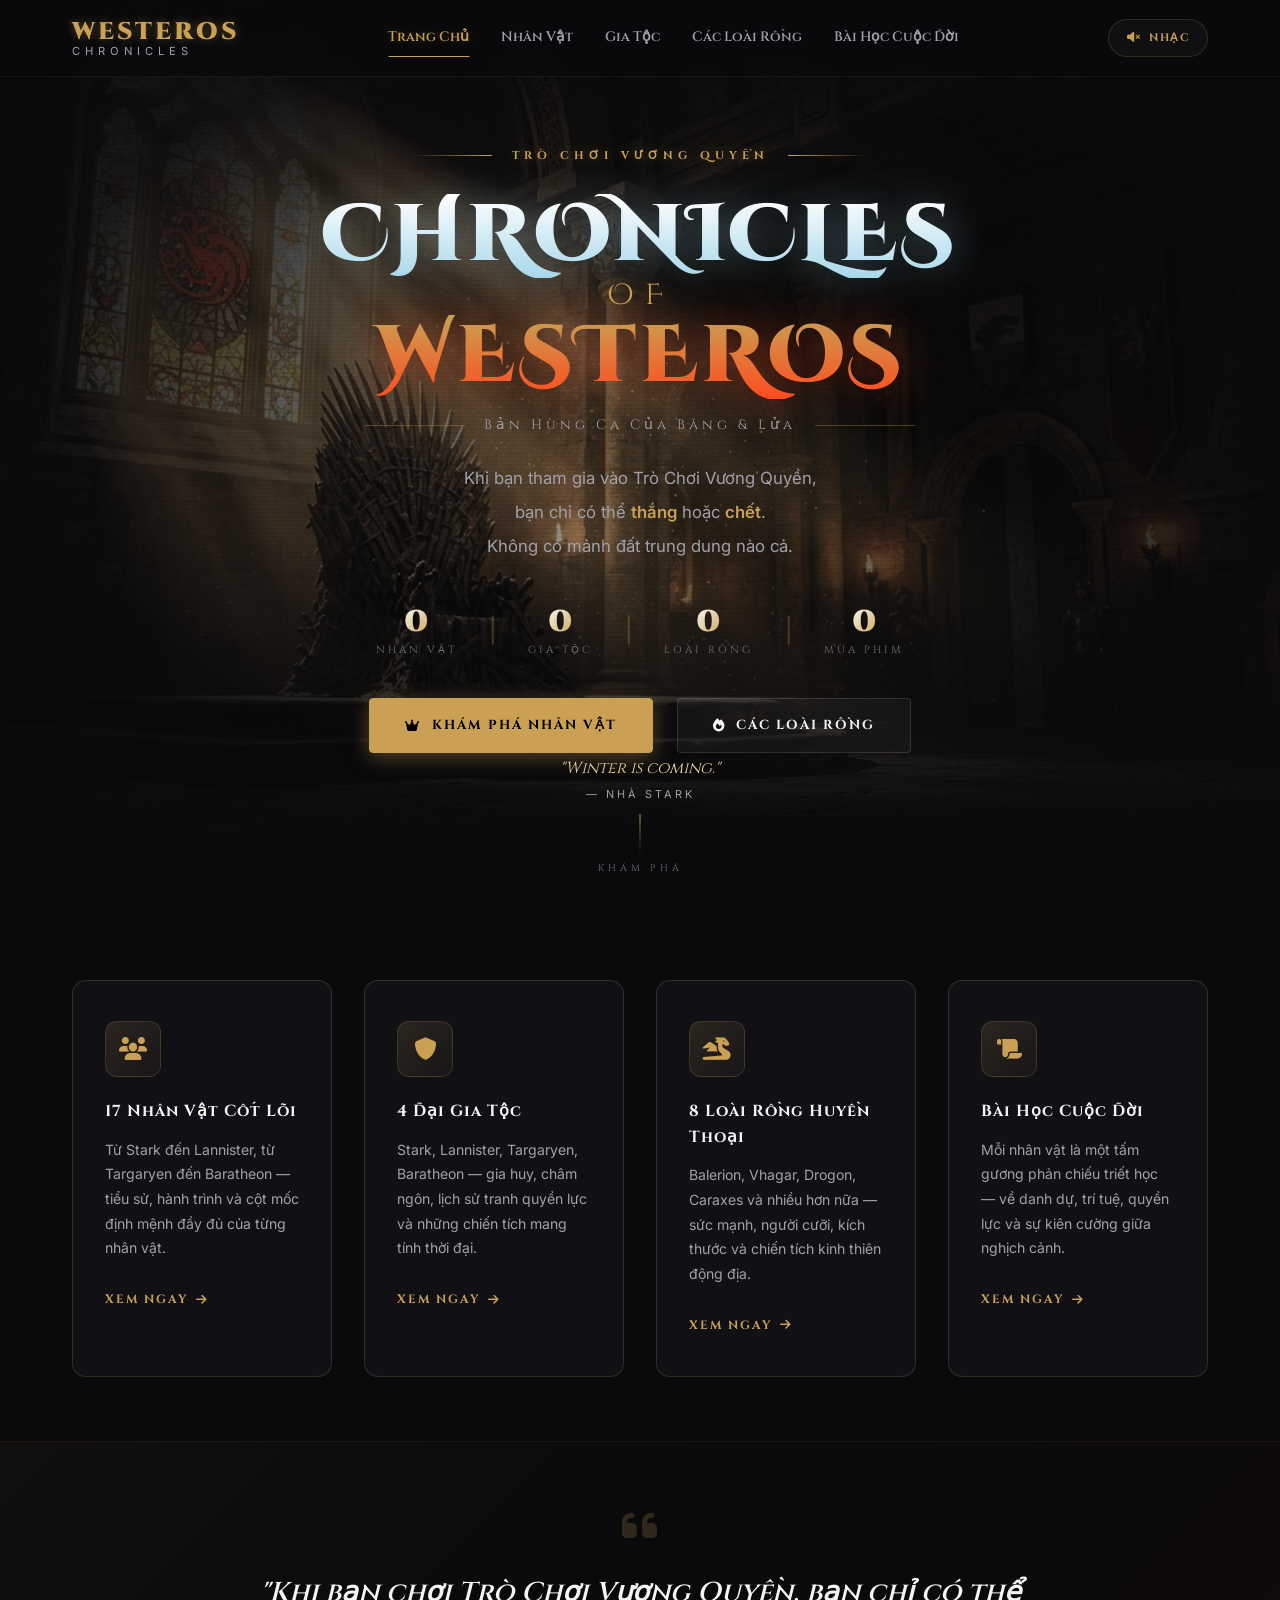
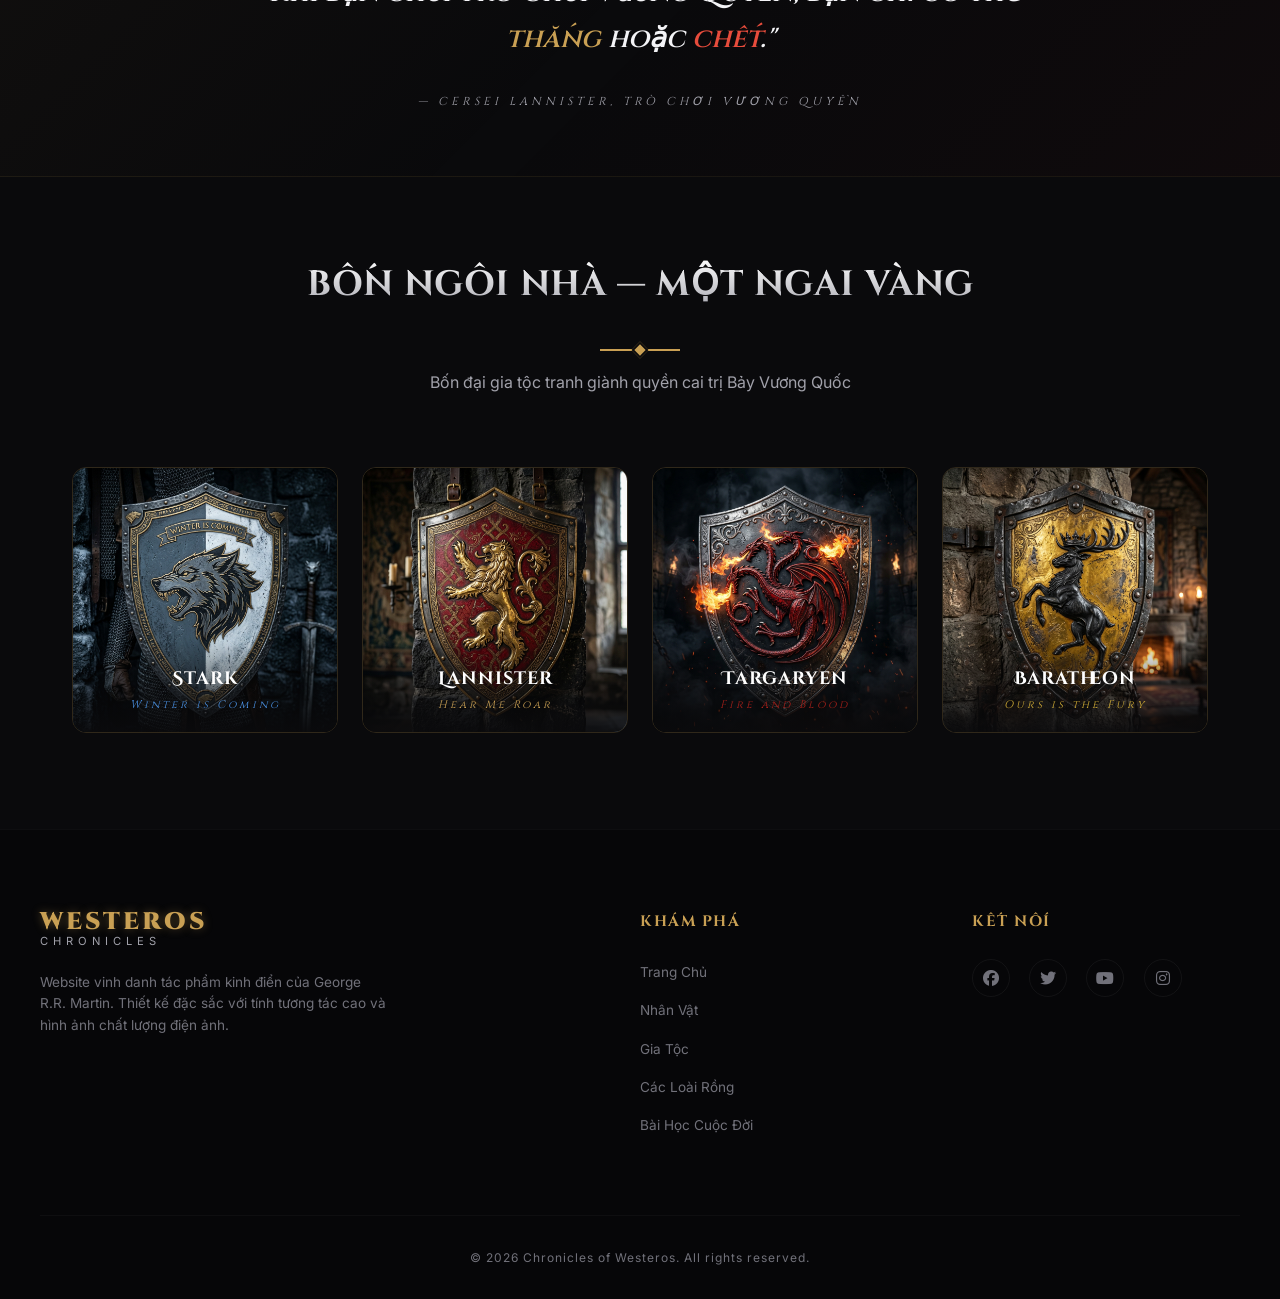
==== index.html @ 68102d07 "Nội dung lời nhắn mô tả những gì bạn đã chỉnh sửa" ====
<!DOCTYPE html>
<html lang="vi">
<head>
    <meta charset="UTF-8">
    <meta name="viewport" content="width=device-width, initial-scale=1.0">
    <meta name="description" content="Khám phá biên niên sử các nhân vật vĩ đại, tầm ảnh hưởng của các đại gia tộc và các loài rồng huyền thoại trong Game of Thrones & House of the Dragon.">
    <title>Chronicles of Westeros - Game of Thrones Wiki</title>
    <link rel="preconnect" href="https://fonts.googleapis.com">
    <link rel="preconnect" href="https://fonts.gstatic.com" crossorigin>
    <link href="https://fonts.googleapis.com/css2?family=Cinzel:wght@400;600;700;900&family=Cinzel+Decorative:wght@400;700;900&family=Inter:wght@300;400;500;600;700&display=swap" rel="stylesheet">
    <link rel="stylesheet" href="https://cdnjs.cloudflare.com/ajax/libs/font-awesome/6.4.0/css/all.min.css">
    <link rel="stylesheet" href="style.css">
</head>
<body>
    <!-- Background Particles Canvas -->
    <canvas id="particles-canvas"></canvas>

    <!-- Navigation Bar -->
    <header class="navbar-container" id="navbar">
        <div class="navbar-content">
            <a href="#home" class="logo page-nav-link">
                <span class="logo-gold">WESTEROS</span>
                <span class="logo-sub">Chronicles</span>
            </a>
            <nav class="nav-menu">
                <a href="#home" class="nav-link page-nav-link active">Trang Chủ</a>
                <a href="#characters" class="nav-link page-nav-link">Nhân Vật</a>
                <a href="#houses" class="nav-link page-nav-link">Gia Tộc</a>
                <a href="#dragons" class="nav-link page-nav-link">Các Loài Rồng</a>
                <a href="#lessons" class="nav-link page-nav-link">Bài Học Cuộc Đời</a>
            </nav>
            <div class="audio-control-btn" id="audio-toggle" title="Bật/Tắt Nhạc Opening GoT">
                <i class="fa-solid fa-volume-xmark" id="audio-icon"></i>
                <span class="audio-label" id="audio-label">Nhạc</span>
            </div>
            <div class="mobile-menu-btn" id="mobile-menu-toggle">
                <i class="fa-solid fa-bars"></i>
            </div>
        </div>
    </header>

    <!-- Mobile Navigation Drawer -->
    <div class="mobile-nav" id="mobile-nav">
        <a href="#home" class="mobile-link page-nav-link">Trang Chủ</a>
        <a href="#characters" class="mobile-link page-nav-link">Nhân Vật</a>
        <a href="#houses" class="mobile-link page-nav-link">Gia Tộc</a>
        <a href="#dragons" class="mobile-link page-nav-link">Các Loài Rồng</a>
        <a href="#lessons" class="mobile-link page-nav-link">Bài Học Cuộc Đời</a>
    </div>

    <!-- MAIN PAGE CONTAINER -->
    <main class="pages-wrapper">

        <!-- ================================================================
             PAGE 1: HOME — CINEMATIC EPIC HERO
             ================================================================ -->
        <section id="home" class="page-section active">

            <!-- FULL-SCREEN CINEMATIC HERO -->
            <div class="hero-section" id="hero">
                <div class="hero-bg-image"></div>
                <div class="hero-vignette"></div>
                <div class="hero-scan-lines"></div>

                <!-- Floating rune particles (CSS animated) -->
                <div class="hero-runes" aria-hidden="true">
                    <span class="rune">⚔</span><span class="rune">🐺</span>
                    <span class="rune">🦁</span><span class="rune">🐉</span>
                    <span class="rune">👑</span><span class="rune">❄</span>
                    <span class="rune">🔥</span><span class="rune">⚔</span>
                </div>

                <!-- Main Hero Content -->
                <div class="hero-content">
                    <div class="hero-badge" data-aos="fade-down">
                        <span class="badge-line"></span>
                        <span class="badge-text">TRÒ CHƠI VƯƠNG QUYỀN</span>
                        <span class="badge-line"></span>
                    </div>

                    <h1 class="hero-title">
                        <span class="title-ice">CHRONICLES</span>
                        <span class="title-of">OF</span>
                        <span class="title-fire">WESTEROS</span>
                    </h1>

                    <div class="hero-tagline">
                        <span class="tagline-line"></span>
                        <p class="tagline-text">Bản Hùng Ca Của Băng &amp; Lửa</p>
                        <span class="tagline-line"></span>
                    </div>

                    <p class="hero-desc">
                        Khi bạn tham gia vào Trò Chơi Vương Quyền,<br>
                        bạn chỉ có thể <em>thắng</em> hoặc <em>chết</em>.<br>
                        Không có mảnh đất trung dung nào cả.
                    </p>

                    <div class="hero-stats-row">
                        <div class="hero-stat">
                            <span class="stat-num" data-target="17">0</span>
                            <span class="stat-label">Nhân Vật</span>
                        </div>
                        <div class="hero-stat-divider">|</div>
                        <div class="hero-stat">
                            <span class="stat-num" data-target="4">0</span>
                            <span class="stat-label">Gia Tộc</span>
                        </div>
                        <div class="hero-stat-divider">|</div>
                        <div class="hero-stat">
                            <span class="stat-num" data-target="8">0</span>
                            <span class="stat-label">Loài Rồng</span>
                        </div>
                        <div class="hero-stat-divider">|</div>
                        <div class="hero-stat">
                            <span class="stat-num" data-target="8">0</span>
                            <span class="stat-label">Mùa Phim</span>
                        </div>
                    </div>

                    <div class="hero-actions">
                        <a href="#characters" class="btn btn-primary page-nav-link">
                            <i class="fa-solid fa-crown"></i>
                            Khám Phá Nhân Vật
                        </a>
                        <a href="#dragons" class="btn btn-secondary page-nav-link">
                            <i class="fa-solid fa-fire"></i>
                            Các Loài Rồng
                        </a>
                    </div>
                </div>

                <!-- Quote ticker at bottom -->
                <div class="quote-ticker-wrap">
                    <div class="quote-ticker" id="quote-slider">
                        <!-- JS injected -->
                    </div>
                </div>

                <!-- Scroll cue -->
                <div class="scroll-cue">
                    <div class="scroll-cue-line"></div>
                    <span class="scroll-cue-text">KHÁM PHÁ</span>
                </div>
            </div>

            <!-- HIGHLIGHT FEATURE CARDS — below hero -->
            <div class="home-features">
                <div class="feature-card reveal-card" style="--delay:0s">
                    <div class="feat-icon-wrap">
                        <i class="fa-solid fa-users feat-icon"></i>
                    </div>
                    <h3 class="feat-title">17 Nhân Vật Cốt Lõi</h3>
                    <p class="feat-desc">Từ Stark đến Lannister, từ Targaryen đến Baratheon — tiểu sử, hành trình và cột mốc định mệnh đầy đủ của từng nhân vật.</p>
                    <a href="#characters" class="feat-link page-nav-link">Xem ngay <i class="fa-solid fa-arrow-right"></i></a>
                </div>

                <div class="feature-card reveal-card" style="--delay:0.15s">
                    <div class="feat-icon-wrap">
                        <i class="fa-solid fa-shield feat-icon"></i>
                    </div>
                    <h3 class="feat-title">4 Đại Gia Tộc</h3>
                    <p class="feat-desc">Stark, Lannister, Targaryen, Baratheon — gia huy, châm ngôn, lịch sử tranh quyền lực và những chiến tích mang tính thời đại.</p>
                    <a href="#houses" class="feat-link page-nav-link">Xem ngay <i class="fa-solid fa-arrow-right"></i></a>
                </div>

                <div class="feature-card reveal-card" style="--delay:0.3s">
                    <div class="feat-icon-wrap">
                        <i class="fa-solid fa-dragon feat-icon"></i>
                    </div>
                    <h3 class="feat-title">8 Loài Rồng Huyền Thoại</h3>
                    <p class="feat-desc">Balerion, Vhagar, Drogon, Caraxes và nhiều hơn nữa — sức mạnh, người cưỡi, kích thước và chiến tích kinh thiên động địa.</p>
                    <a href="#dragons" class="feat-link page-nav-link">Xem ngay <i class="fa-solid fa-arrow-right"></i></a>
                </div>

                <div class="feature-card reveal-card" style="--delay:0.45s">
                    <div class="feat-icon-wrap">
                        <i class="fa-solid fa-scroll feat-icon"></i>
                    </div>
                    <h3 class="feat-title">Bài Học Cuộc Đời</h3>
                    <p class="feat-desc">Mỗi nhân vật là một tấm gương phản chiếu triết học — về danh dự, trí tuệ, quyền lực và sự kiên cường giữa nghịch cảnh.</p>
                    <a href="#lessons" class="feat-link page-nav-link">Xem ngay <i class="fa-solid fa-arrow-right"></i></a>
                </div>
            </div>

            <!-- FEATURED QUOTE BLOCK -->
            <div class="home-quote-block">
                <div class="home-quote-inner">
                    <i class="fa-solid fa-quote-left home-q-icon"></i>
                    <blockquote class="home-big-quote">
                        "Khi bạn chơi Trò Chơi Vương Quyền, bạn chỉ có thể <span class="q-gold">thắng</span> hoặc <span class="q-red">chết</span>."
                    </blockquote>
                    <cite class="home-q-author">— Cersei Lannister, Trò Chơi Vương Quyền</cite>
                </div>
            </div>

            <!-- HOUSE PREVIEWS ROW -->
            <div class="home-houses-preview">
                <div class="section-header" style="padding-top:0">
                    <h2 class="section-title">BỐN NGÔI NHÀ — MỘT NGAI VÀNG</h2>
                    <div class="divider"></div>
                    <p class="section-subtitle">Bốn đại gia tộc tranh giành quyền cai trị Bảy Vương Quốc</p>
                </div>
                <div class="house-preview-row">
                    <a href="#houses" class="house-preview-item page-nav-link" style="--hc:#4a90e2">
                        <img src="assets/images/sigil_stark.jpg" alt="Stark">
                        <div class="hp-info">
                            <h4>Stark</h4>
                            <p>Winter is Coming</p>
                        </div>
                        <div class="hp-glow"></div>
                    </a>
                    <a href="#houses" class="house-preview-item page-nav-link" style="--hc:#c9a054">
                        <img src="assets/images/sigil_lannister.jpg" alt="Lannister">
                        <div class="hp-info">
                            <h4>Lannister</h4>
                            <p>Hear Me Roar</p>
                        </div>
                        <div class="hp-glow"></div>
                    </a>
                    <a href="#houses" class="house-preview-item page-nav-link" style="--hc:#a8201a">
                        <img src="assets/images/sigil_targaryen.jpg" alt="Targaryen">
                        <div class="hp-info">
                            <h4>Targaryen</h4>
                            <p>Fire and Blood</p>
                        </div>
                        <div class="hp-glow"></div>
                    </a>
                    <a href="#houses" class="house-preview-item page-nav-link" style="--hc:#d4af37">
                        <img src="assets/images/sigil_baratheon.jpg" alt="Baratheon">
                        <div class="hp-info">
                            <h4>Baratheon</h4>
                            <p>Ours is the Fury</p>
                        </div>
                        <div class="hp-glow"></div>
                    </a>
                </div>
            </div>

        </section>

        <!-- ================================================================
             PAGE 2: CHARACTERS
             ================================================================ -->
        <section id="characters" class="page-section">
            <div class="characters-section">
                <div class="section-header">
                    <h2 class="section-title">NHÂN VẬT HUYỀN THOẠI</h2>
                    <div class="divider"></div>
                    <p class="section-subtitle">Những linh hồn định hình nên số phận của Bảy Vương Quốc</p>
                </div>
                <div class="filters-container">
                    <button class="filter-btn active" data-filter="all">Tất Cả</button>
                    <button class="filter-btn" data-filter="Stark">Nhà Stark</button>
                    <button class="filter-btn" data-filter="Lannister">Nhà Lannister</button>
                    <button class="filter-btn" data-filter="Targaryen">Nhà Targaryen</button>
                    <button class="filter-btn" data-filter="Baratheon">Nhà Baratheon</button>
                </div>
                <div class="characters-grid" id="characters-grid"></div>
            </div>
        </section>

        <!-- ================================================================
             PAGE 3: HOUSES
             ================================================================ -->
        <section id="houses" class="page-section">
            <div class="houses-section">
                <div class="section-header">
                    <h2 class="section-title">CÁC ĐẠI GIA TỘC</h2>
                    <div class="divider"></div>
                    <p class="section-subtitle">Quyền lực tối thượng và những gia huy nhuốm máu</p>
                </div>
                <div class="houses-grid">
                    <div class="house-card reveal" style="--accent:#4a90e2">
                        <div class="house-image-wrapper"><img src="assets/images/sigil_stark.jpg" alt="House Stark Sigil" class="house-image"><div class="house-overlay"></div></div>
                        <div class="house-info"><span class="house-badge">Phương Bắc</span><h3 class="house-name">Gia Tộc Stark</h3><h4 class="house-motto">"Winter is Coming"</h4><p class="house-desc">Cai trị phương Bắc lạnh giá từ thành Winterfell cổ kính. Họ là những con người kiên cường, trung thực và luôn coi trọng danh dự.</p></div>
                    </div>
                    <div class="house-card reveal" style="--accent:#c9a054">
                        <div class="house-image-wrapper"><img src="assets/images/sigil_lannister.jpg" alt="House Lannister Sigil" class="house-image"><div class="house-overlay"></div></div>
                        <div class="house-info"><span class="house-badge">Phương Tây</span><h3 class="house-name">Gia Tộc Lannister</h3><h4 class="house-motto">"Hear Me Roar!"</h4><p class="house-desc">Gia tộc giàu có bậc nhất Westeros từ Casterly Rock. Nổi tiếng với sự xảo quyệt, quyền thế và câu nói bất hủ "Một Lannister luôn trả nợ hết".</p></div>
                    </div>
                    <div class="house-card reveal" style="--accent:#a8201a">
                        <div class="house-image-wrapper"><img src="assets/images/sigil_targaryen.jpg" alt="House Targaryen Sigil" class="house-image"><div class="house-overlay"></div></div>
                        <div class="house-info"><span class="house-badge">Đế Vương</span><h3 class="house-name">Gia Tộc Targaryen</h3><h4 class="house-motto">"Fire and Blood"</h4><p class="house-desc">Gia tộc mang dòng máu rồng thiêng từ Valyria cổ xưa, từng thống trị Westeros hơn 300 năm bằng ngọn lửa quyền lực và rồng chiến.</p></div>
                    </div>
                    <div class="house-card reveal" style="--accent:#d4af37">
                        <div class="house-image-wrapper"><img src="assets/images/sigil_baratheon.jpg" alt="House Baratheon Sigil" class="house-image"><div class="house-overlay"></div></div>
                        <div class="house-info"><span class="house-badge">Vùng Bão</span><h3 class="house-name">Gia Tộc Baratheon</h3><h4 class="house-motto">"Ours is the Fury"</h4><p class="house-desc">Chủ nhân của vùng Storm's End, gia tộc chiến binh dũng mãnh đã lật đổ triều đại Targaryen để bước lên Ngai Sắt.</p></div>
                    </div>
                </div>
            </div>
        </section>

        <!-- ================================================================
             PAGE 4: DRAGONS
             ================================================================ -->
        <section id="dragons" class="page-section">
            <div class="dragons-section">
                <div class="section-header">
                    <h2 class="section-title">CÁC LOÀI RỒNG HUYỀN THOẠI</h2>
                    <div class="divider"></div>
                    <p class="section-subtitle">Vũ khí hủy diệt tối thượng định hình lịch sử Bảy Vương Quốc</p>
                </div>
                <div class="filters-container">
                    <button class="dragon-filter-btn active" data-filter="all">Tất Cả</button>
                    <button class="dragon-filter-btn" data-filter="huge">Kích Thước Khổng Lồ</button>
                    <button class="dragon-filter-btn" data-filter="combat">Thiện Chiến & Hung Tàn</button>
                    <button class="dragon-filter-btn" data-filter="beautiful">Tuyệt Mỹ & Tốc Độ</button>
                </div>
                <div class="characters-grid" id="dragons-grid"></div>
            </div>
        </section>

        <!-- ================================================================
             PAGE 5: LESSONS
             ================================================================ -->
        <section id="lessons" class="page-section">
            <div class="lessons-section">
                <div class="section-header">
                    <h2 class="section-title">BÀI HỌC CUỘC ĐỜI TỪ WESTEROS</h2>
                    <div class="divider"></div>
                    <p class="section-subtitle">Mỗi nhân vật là một tấm gương soi chiếu cho số phận, danh dự và sự sinh tồn</p>
                </div>
                <div class="lessons-grid">
                    <div class="lesson-card reveal" style="--accent:#4a90e2">
                        <div class="lesson-header-box"><i class="fa-solid fa-shield-halved lesson-icon"></i><h3 class="lesson-title">Danh Dự & Sự Sinh Tồn</h3></div>
                        <p class="lesson-character">Tấm gương: <strong>Ned Stark & Robb Stark</strong></p>
                        <p class="lesson-content">Danh dự và lời hứa là những đức tính cao quý nhất trong cuộc sống, nhưng nếu quá cứng nhắc và thiếu sự linh hoạt trước hoàn cảnh xung quanh, chúng ta có thể tự hại mình và những người xung quanh. Lòng kiêu hãnh cần được đặt đúng chỗ và đi đôi với tư duy chiến lược thực tế.</p>
                    </div>
                    <div class="lesson-card reveal" style="--accent:#c9a054">
                        <div class="lesson-header-box"><i class="fa-solid fa-brain lesson-icon"></i><h3 class="lesson-title">Trí Tuệ & Nghịch Cảnh</h3></div>
                        <p class="lesson-character">Tấm gương: <strong>Tyrion Lannister</strong></p>
                        <p class="lesson-content">Nghịch cảnh và những khuyết điểm từ khi sinh ra không định nghĩa số phận của bạn. Bằng cách mài giũa trí thông minh, đọc sách, tích lũy kiến thức và tự tin đối mặt với thực tế, bạn có thể biến điểm yếu lớn nhất của bản thân thành bộ giáp vững chắc không ai có thể xuyên thủng.</p>
                    </div>
                    <div class="lesson-card reveal" style="--accent:#a8201a">
                        <div class="lesson-header-box"><i class="fa-solid fa-fire lesson-icon"></i><h3 class="lesson-title">Dã Tâm Quyền Lực & Sự Tỉnh Táo</h3></div>
                        <p class="lesson-character">Tấm gương: <strong>Daenerys & Cersei Lannister</strong></p>
                        <p class="lesson-content">Quyền lực và hoài bão có thể nâng bước ta lên tầm cao vĩ đại, nhưng nếu thiếu đi sự đồng cảm, lòng trắc ẩn và sự tỉnh táo, chúng ta dễ rơi vào trạng thái cực đoan tự hủy hoại.</p>
                    </div>
                    <div class="lesson-card reveal" style="--accent:#d4af37">
                        <div class="lesson-header-box"><i class="fa-solid fa-compass lesson-icon"></i><h3 class="lesson-title">Sự Kiên Nhẫn & Trưởng Thành</h3></div>
                        <p class="lesson-character">Tấm gương: <strong>Sansa Stark & Arya Stark</strong></p>
                        <p class="lesson-content">Trải qua đau đớn, tủi nhục hay mất mát không có nghĩa là cuộc đời chấm dứt. Sự kiên nhẫn tích lũy kinh nghiệm, bền bỉ thích nghi qua từng khó khăn sẽ biến một đứa trẻ ngây thơ thành những con người can đảm, độc lập và làm chủ vận mệnh.</p>
                    </div>
                </div>
            </div>
        </section>

    </main>

    <!-- CHARACTER/DRAGON MODAL -->
    <div class="modal-overlay" id="character-modal">
        <div class="modal-container">
            <div class="modal-close" id="modal-close-btn">&times;</div>
            <div class="modal-body" id="modal-body-content"></div>
        </div>
    </div>

    <!-- FOOTER -->
    <footer class="footer-container">
        <div class="footer-content">
            <div class="footer-brand">
                <a href="#home" class="logo page-nav-link">
                    <span class="logo-gold">WESTEROS</span>
                    <span class="logo-sub">Chronicles</span>
                </a>
                <p>Website vinh danh tác phẩm kinh điển của George R.R. Martin. Thiết kế đặc sắc với tính tương tác cao và hình ảnh chất lượng điện ảnh.</p>
            </div>
            <div class="footer-links">
                <h4>Khám phá</h4>
                <ul>
                    <li><a href="#home" class="page-nav-link">Trang Chủ</a></li>
                    <li><a href="#characters" class="page-nav-link">Nhân Vật</a></li>
                    <li><a href="#houses" class="page-nav-link">Gia Tộc</a></li>
                    <li><a href="#dragons" class="page-nav-link">Các Loài Rồng</a></li>
                    <li><a href="#lessons" class="page-nav-link">Bài Học Cuộc Đời</a></li>
                </ul>
            </div>
            <div class="footer-socials">
                <h4>Kết Nối</h4>
                <div class="social-icons">
                    <a href="#"><i class="fa-brands fa-facebook"></i></a>
                    <a href="#"><i class="fa-brands fa-twitter"></i></a>
                    <a href="#"><i class="fa-brands fa-youtube"></i></a>
                    <a href="#"><i class="fa-brands fa-instagram"></i></a>
                </div>
            </div>
        </div>
        <div class="footer-bottom">
            <p>&copy; 2026 Chronicles of Westeros. All rights reserved.</p>
        </div>
    </footer>

    <!-- AUDIO: Game of Thrones Opening Theme by Ramin Djawadi -->
    <audio id="bg-audio" preload="none" loop>
        <source src="https://ia800501.us.archive.org/33/items/GameOfThronesThemeSong/Game%20of%20Thrones%20Theme%20Song.mp3" type="audio/mpeg">
        <source src="https://archive.org/download/GameOfThronesThemeSong/Game%20of%20Thrones%20Theme%20Song.mp3" type="audio/mpeg">
    </audio>

    <script src="app.js"></script>
</body>
</html>
---- style.css ----
/* ==========================================================================
   CHRONICLES OF WESTEROS - PREMIUM DESIGN STYLESHEET
   ========================================================================== */

/* Design Tokens & Custom Properties */
:root {
    --bg-primary: #0a0a0c;
    --bg-secondary: #111115;
    --bg-card: rgba(20, 20, 26, 0.7);
    --border-color: rgba(201, 160, 84, 0.2);
    --border-hover: rgba(201, 160, 84, 0.6);
    
    /* Brand Colors */
    --gold-primary: #c9a054;
    --gold-dark: #a67c37;
    --gold-light: #ebd09b;
    --gold-glow: rgba(201, 160, 84, 0.4);
    
    /* Text Colors */
    --text-primary: #f4f4f7;
    --text-muted: #a1a1aa;
    --text-dark: #71717a;
    
    /* Fonts */
    --font-heading: 'Cinzel', serif;
    --font-body: 'Inter', sans-serif;
    
    /* Transitions */
    --transition-smooth: all 0.4s cubic-bezier(0.25, 0.8, 0.25, 1);
    --transition-fast: all 0.2s ease;
}

/* Base resets & styles */
* {
    box-sizing: border-box;
    margin: 0;
    padding: 0;
}

html {
    scroll-behavior: smooth;
    overflow-x: hidden;
}

body {
    background-color: var(--bg-primary);
    color: var(--text-primary);
    font-family: var(--font-body);
    line-height: 1.6;
    overflow-x: hidden;
    position: relative;
}

/* Custom Scrollbar */
::-webkit-scrollbar {
    width: 8px;
}
::-webkit-scrollbar-track {
    background: var(--bg-primary);
}
::-webkit-scrollbar-thumb {
    background: var(--bg-secondary);
    border: 2px solid var(--bg-primary);
    border-radius: 4px;
}
::-webkit-scrollbar-thumb:hover {
    background: var(--gold-primary);
}

/* Background Canvas Particles */
#particles-canvas {
    position: fixed;
    top: 0;
    left: 0;
    width: 100vw;
    height: 100vh;
    z-index: 0;
    pointer-events: none;
}

/* Typographic Defaults */
h1, h2, h3, h4, h5, h6 {
    font-family: var(--font-heading);
    letter-spacing: 1px;
    font-weight: 700;
}

a {
    color: inherit;
    text-decoration: none;
}

/* ==========================================================================
   PAGE ROUTING & TRANSITIONS
   ========================================================================== */
.pages-wrapper {
    position: relative;
    width: 100%;
}

.page-section {
    display: none;
    opacity: 0;
    transform: translateY(15px);
    transition: opacity 0.5s cubic-bezier(0.25, 0.8, 0.25, 1), transform 0.5s cubic-bezier(0.25, 0.8, 0.25, 1);
    width: 100%;
}

.page-section.active {
    display: block;
}

.page-section.visible {
    opacity: 1;
    transform: translateY(0);
}

/* ==========================================================================
   NAVIGATION BAR (STYLISH GLASSMORPHISM)
   ========================================================================== */
.navbar-container {
    position: fixed;
    top: 0;
    left: 0;
    width: 100%;
    z-index: 100;
    background: rgba(10, 10, 12, 0.75);
    backdrop-filter: blur(15px);
    -webkit-backdrop-filter: blur(15px);
    border-bottom: 1px solid rgba(255, 255, 255, 0.05);
    transition: var(--transition-smooth);
}

.navbar-container.scrolled {
    background: rgba(6, 6, 8, 0.95);
    border-bottom: 1px solid var(--border-color);
    box-shadow: 0 10px 30px rgba(0, 0, 0, 0.5);
}

.navbar-content {
    max-width: 1200px;
    margin: 0 auto;
    display: flex;
    justify-content: space-between;
    align-items: center;
    padding: 1.2rem 2rem;
}

.logo {
    display: flex;
    flex-direction: column;
    line-height: 1;
}

.logo-gold {
    font-family: var(--font-heading);
    font-size: 1.5rem;
    font-weight: 900;
    color: var(--gold-primary);
    letter-spacing: 3px;
    text-shadow: 0 0 10px var(--gold-glow);
}

.logo-sub {
    font-size: 0.7rem;
    letter-spacing: 5px;
    color: var(--text-muted);
    text-transform: uppercase;
    margin-top: 2px;
}

.nav-menu {
    display: flex;
    gap: 2rem;
}

.nav-link {
    font-family: var(--font-heading);
    font-size: 0.85rem;
    font-weight: 600;
    color: var(--text-muted);
    position: relative;
    padding: 0.5rem 0;
    transition: var(--transition-fast);
}

.nav-link::after {
    content: '';
    position: absolute;
    bottom: 0;
    left: 50%;
    width: 0;
    height: 1px;
    background: var(--gold-primary);
    transition: var(--transition-smooth);
    transform: translateX(-50%);
}

.nav-link:hover, .nav-link.active {
    color: var(--gold-primary);
    text-shadow: 0 0 8px rgba(201, 160, 84, 0.3);
}

.nav-link:hover::after, .nav-link.active::after {
    width: 100%;
}

.audio-control-btn {
    height: 38px;
    padding: 0 1.1rem;
    border-radius: 30px;
    border: 1px solid var(--border-color);
    display: inline-flex;
    justify-content: center;
    align-items: center;
    gap: 0.5rem;
    cursor: pointer;
    color: var(--gold-primary);
    transition: var(--transition-smooth);
    background: rgba(255, 255, 255, 0.03);
    font-family: var(--font-heading);
    font-size: 0.72rem;
    font-weight: 700;
    letter-spacing: 1.5px;
    white-space: nowrap;
}

.audio-label {
    display: inline-block;
    font-family: var(--font-heading);
    font-size: 0.68rem;
    letter-spacing: 1.5px;
    color: var(--gold-primary);
    text-transform: uppercase;
}

.audio-control-btn:hover, .audio-control-btn.playing {
    border-color: var(--gold-primary);
    box-shadow: 0 0 18px var(--gold-glow);
    background: rgba(201, 160, 84, 0.08);
}

.audio-control-btn.playing .audio-label {
    animation: pulseLabel 2s ease-in-out infinite;
}

@keyframes pulseLabel {
    0%, 100% { opacity: 1; }
    50%       { opacity: 0.6; }
}

.mobile-menu-btn {
    display: none;
    font-size: 1.5rem;
    color: var(--gold-primary);
    cursor: pointer;
}

/* Mobile Nav Drawer */
.mobile-nav {
    position: fixed;
    top: 0;
    right: -100%;
    width: 80%;
    max-width: 300px;
    height: 100vh;
    background: rgba(10, 10, 12, 0.98);
    border-left: 1px solid var(--border-color);
    z-index: 99;
    display: flex;
    flex-direction: column;
    justify-content: center;
    align-items: center;
    gap: 2rem;
    transition: 0.5s cubic-bezier(0.25, 0.8, 0.25, 1);
}

.mobile-nav.active {
    right: 0;
}

.mobile-link {
    font-family: var(--font-heading);
    font-size: 1.2rem;
    color: var(--text-muted);
}

.mobile-link.active, .mobile-link:hover {
    color: var(--gold-primary);
}

/* ==========================================================================
   HERO SECTION — CINEMATIC EPIC REDESIGN
   ========================================================================== */
.hero-section {
    position: relative;
    min-height: 100vh;
    display: flex;
    flex-direction: column;
    justify-content: center;
    align-items: center;
    text-align: center;
    padding: 0 2rem;
    overflow: hidden;
    background: #0a0a0c;
}

.hero-bg-image {
    position: absolute;
    inset: 0;
    background: url('assets/images/hero_bg.jpg') no-repeat center 30%/cover;
    z-index: 0;
    transform: scale(1.05);
    animation: heroZoom 25s ease-in-out infinite alternate;
}

@keyframes heroZoom {
    from { transform: scale(1.05); }
    to   { transform: scale(1.12); }
}

.hero-vignette {
    position: absolute;
    inset: 0;
    background:
        radial-gradient(ellipse at 50% 50%, rgba(10,10,12,0.3) 0%, rgba(10,10,12,0.93) 70%),
        linear-gradient(to bottom, rgba(10,10,12,0.7) 0%, transparent 25%, transparent 60%, rgba(10,10,12,1) 100%);
    z-index: 1;
}

.hero-scan-lines {
    position: absolute;
    inset: 0;
    background: repeating-linear-gradient(
        0deg,
        transparent,
        transparent 2px,
        rgba(0,0,0,0.06) 2px,
        rgba(0,0,0,0.06) 4px
    );
    z-index: 2;
    pointer-events: none;
}

/* Floating Runes */
.hero-runes {
    position: absolute;
    inset: 0;
    z-index: 2;
    pointer-events: none;
    overflow: hidden;
}
.rune {
    position: absolute;
    font-size: 1.8rem;
    opacity: 0;
    animation: floatRune 12s ease-in-out infinite;
    filter: drop-shadow(0 0 6px var(--gold-glow));
}
.rune:nth-child(1) { left: 5%;  animation-delay: 0s;    animation-duration: 11s; }
.rune:nth-child(2) { left: 15%; animation-delay: 1.5s;  animation-duration: 13s; }
.rune:nth-child(3) { left: 30%; animation-delay: 3s;    animation-duration: 10s; }
.rune:nth-child(4) { left: 50%; animation-delay: 0.5s;  animation-duration: 14s; }
.rune:nth-child(5) { left: 65%; animation-delay: 2s;    animation-duration: 12s; }
.rune:nth-child(6) { left: 78%; animation-delay: 4s;    animation-duration: 9s;  }
.rune:nth-child(7) { left: 88%; animation-delay: 1s;    animation-duration: 15s; }
.rune:nth-child(8) { left: 95%; animation-delay: 2.5s;  animation-duration: 11s; }

@keyframes floatRune {
    0%   { bottom: -5%;  opacity: 0;   transform: translateX(0) rotate(0deg);   }
    10%  { opacity: 0.5; }
    50%  { opacity: 0.25; transform: translateX(30px) rotate(20deg); }
    90%  { opacity: 0.1; }
    100% { bottom: 108%; opacity: 0;   transform: translateX(-20px) rotate(-10deg); }
}

/* Hero Content */
.hero-content {
    position: relative;
    z-index: 5;
    max-width: 900px;
    width: 100%;
    opacity: 0;
    transform: translateY(30px);
    animation: fadeInUpHero 1.4s forwards 0.4s ease-out;
}

/* Badge */
.hero-badge {
    display: flex;
    align-items: center;
    justify-content: center;
    gap: 1.2rem;
    margin-bottom: 1.8rem;
    opacity: 0;
    animation: fadeIn 1s forwards 0.9s;
}
.badge-line {
    flex: 1;
    max-width: 80px;
    height: 1px;
    background: linear-gradient(to right, transparent, var(--gold-primary));
}
.hero-badge .badge-line:last-child {
    background: linear-gradient(to left, transparent, var(--gold-primary));
}
.badge-text {
    font-family: var(--font-heading);
    font-size: 0.7rem;
    letter-spacing: 5px;
    color: var(--gold-primary);
    font-weight: 700;
    text-shadow: 0 0 12px var(--gold-glow);
}

/* Hero Title — three stacked lines */
.hero-title {
    font-family: 'Cinzel Decorative', serif;
    line-height: 1.05;
    margin-bottom: 1rem;
    display: flex;
    flex-direction: column;
    gap: 0.15em;
}
.title-ice {
    font-size: clamp(2.4rem, 7vw, 5rem);
    font-weight: 900;
    background: linear-gradient(180deg, #ffffff 0%, #a8d8ea 100%);
    -webkit-background-clip: text;
    -webkit-text-fill-color: transparent;
    text-shadow: none;
    filter: drop-shadow(0 0 20px rgba(168,216,234,0.4));
    letter-spacing: 4px;
}
.title-of {
    font-size: clamp(1rem, 3vw, 1.8rem);
    font-weight: 400;
    color: var(--gold-primary);
    letter-spacing: 12px;
    -webkit-text-fill-color: var(--gold-primary);
    text-shadow: 0 0 14px var(--gold-glow);
}
.title-fire {
    font-size: clamp(2.4rem, 7vw, 5rem);
    font-weight: 900;
    background: linear-gradient(180deg, #c9a054 0%, #ff4c1e 100%);
    -webkit-background-clip: text;
    -webkit-text-fill-color: transparent;
    text-shadow: none;
    filter: drop-shadow(0 0 22px rgba(255,76,30,0.45));
    letter-spacing: 4px;
}

/* Tagline row */
.hero-tagline {
    display: flex;
    align-items: center;
    justify-content: center;
    gap: 1.2rem;
    margin-bottom: 1.6rem;
}
.tagline-line {
    flex: 1;
    max-width: 100px;
    height: 1px;
    background: rgba(201,160,84,0.35);
}
.tagline-text {
    font-family: var(--font-heading);
    font-size: 0.85rem;
    letter-spacing: 4px;
    color: var(--text-muted);
    white-space: nowrap;
}

/* Hero Description */
.hero-desc {
    font-size: 1.05rem;
    color: var(--text-muted);
    line-height: 2;
    max-width: 640px;
    margin: 0 auto 2.5rem;
}
.hero-desc em {
    color: var(--gold-primary);
    font-style: normal;
    font-weight: 600;
}

/* Hero Stats Row */
.hero-stats-row {
    display: flex;
    align-items: center;
    justify-content: center;
    gap: 2rem;
    margin-bottom: 2.5rem;
    flex-wrap: wrap;
}
.hero-stat {
    display: flex;
    flex-direction: column;
    align-items: center;
    gap: 0.2rem;
}
.stat-num {
    font-family: 'Cinzel Decorative', serif;
    font-size: 2.2rem;
    font-weight: 900;
    background: linear-gradient(135deg, #fff 0%, var(--gold-primary) 100%);
    -webkit-background-clip: text;
    -webkit-text-fill-color: transparent;
    line-height: 1;
}
.stat-label {
    font-size: 0.65rem;
    letter-spacing: 3px;
    color: var(--text-dark);
    text-transform: uppercase;
    font-family: var(--font-heading);
}
.hero-stat-divider {
    color: rgba(201,160,84,0.3);
    font-size: 1.5rem;
    line-height: 1;
    align-self: center;
}

/* Hero Actions */
.hero-actions {
    display: flex;
    gap: 1.5rem;
    justify-content: center;
    flex-wrap: wrap;
}

/* Premium Buttons */
.btn {
    font-family: var(--font-heading);
    font-size: 0.82rem;
    font-weight: 700;
    letter-spacing: 2px;
    padding: 1rem 2.2rem;
    border-radius: 4px;
    cursor: pointer;
    transition: var(--transition-smooth);
    text-transform: uppercase;
    display: inline-flex;
    align-items: center;
    gap: 0.6rem;
}

.btn-primary {
    background: var(--gold-primary);
    color: #000;
    border: 1px solid var(--gold-primary);
    box-shadow: 0 4px 20px rgba(201, 160, 84, 0.4);
}

.btn-primary:hover {
    background: transparent;
    color: var(--gold-primary);
    box-shadow: 0 0 30px var(--gold-glow);
    transform: translateY(-3px);
}

.btn-secondary {
    background: rgba(255, 255, 255, 0.04);
    color: var(--text-primary);
    border: 1px solid rgba(255, 255, 255, 0.12);
    backdrop-filter: blur(8px);
}

.btn-secondary:hover {
    border-color: var(--gold-primary);
    color: var(--gold-primary);
    box-shadow: 0 0 25px rgba(201, 160, 84, 0.15);
    background: rgba(201, 160, 84, 0.06);
    transform: translateY(-3px);
}

/* Quote Ticker */
.quote-ticker-wrap {
    position: absolute;
    bottom: 5.5rem;
    left: 50%;
    transform: translateX(-50%);
    z-index: 5;
    width: 100%;
    max-width: 720px;
    padding: 0 2rem;
    opacity: 0;
    animation: fadeIn 1.5s forwards 1.5s;
}
.quote-ticker {
    position: relative;
    height: 56px;
    overflow: hidden;
}
.quote-item {
    position: absolute;
    width: 100%;
    opacity: 0;
    transition: opacity 0.8s ease-in-out;
    display: flex;
    flex-direction: column;
    justify-content: center;
    align-items: center;
    gap: 0.3rem;
}
.quote-item.active { opacity: 1; }
.quote-text {
    font-family: var(--font-heading);
    font-size: 1rem;
    font-style: italic;
    color: var(--gold-light);
}
.quote-author {
    font-size: 0.68rem;
    letter-spacing: 3px;
    text-transform: uppercase;
    color: var(--text-muted);
}

/* Scroll Cue */
.scroll-cue {
    position: absolute;
    bottom: 1.5rem;
    left: 50%;
    transform: translateX(-50%);
    z-index: 5;
    display: flex;
    flex-direction: column;
    align-items: center;
    gap: 0.4rem;
    opacity: 0;
    animation: fadeIn 1.5s forwards 2.5s;
}
.scroll-cue-line {
    width: 1px;
    height: 40px;
    background: linear-gradient(to bottom, var(--gold-primary), transparent);
    animation: scrollLineAnim 1.8s ease-in-out infinite;
}
.scroll-cue-text {
    font-family: var(--font-heading);
    font-size: 0.6rem;
    letter-spacing: 4px;
    color: var(--text-dark);
}
@keyframes scrollLineAnim {
    0%, 100% { opacity: 0.3; transform: scaleY(1);   }
    50%       { opacity: 1;   transform: scaleY(1.2); }
}

/* ==========================================================================
   HOME FEATURE CARDS
   ========================================================================== */
.home-features {
    display: grid;
    grid-template-columns: repeat(auto-fit, minmax(240px, 1fr));
    gap: 2rem;
    max-width: 1200px;
    margin: 0 auto;
    padding: 5rem 2rem 4rem;
}
.feature-card {
    background: var(--bg-card);
    border: 1px solid var(--border-color);
    border-radius: 14px;
    padding: 2.5rem 2rem;
    transition: var(--transition-smooth);
    opacity: 0;
    transform: translateY(30px);
    animation: revealCard 0.7s forwards;
    animation-delay: var(--delay, 0s);
}
.feature-card:hover {
    transform: translateY(-6px);
    border-color: rgba(201,160,84,0.3);
    box-shadow: 0 12px 40px rgba(201,160,84,0.08);
}
@keyframes revealCard {
    to { opacity: 1; transform: translateY(0); }
}
.feat-icon-wrap {
    width: 56px;
    height: 56px;
    border-radius: 12px;
    background: linear-gradient(135deg, rgba(201,160,84,0.15), rgba(201,160,84,0.04));
    border: 1px solid rgba(201,160,84,0.2);
    display: flex;
    align-items: center;
    justify-content: center;
    margin-bottom: 1.4rem;
    transition: var(--transition-smooth);
}
.feature-card:hover .feat-icon-wrap {
    background: linear-gradient(135deg, rgba(201,160,84,0.3), rgba(201,160,84,0.1));
    box-shadow: 0 0 20px rgba(201,160,84,0.2);
}
.feat-icon {
    font-size: 1.4rem;
    color: var(--gold-primary);
}
.feat-title {
    font-family: var(--font-heading);
    font-size: 1rem;
    font-weight: 700;
    color: var(--text-primary);
    margin-bottom: 0.8rem;
    letter-spacing: 1px;
}
.feat-desc {
    font-size: 0.88rem;
    color: var(--text-muted);
    line-height: 1.75;
    margin-bottom: 1.5rem;
}
.feat-link {
    font-family: var(--font-heading);
    font-size: 0.75rem;
    letter-spacing: 2px;
    color: var(--gold-primary);
    text-transform: uppercase;
    font-weight: 700;
    display: inline-flex;
    align-items: center;
    gap: 0.5rem;
    transition: var(--transition-smooth);
}
.feat-link:hover { gap: 0.9rem; }

/* ==========================================================================
   HOME BIG QUOTE BLOCK
   ========================================================================== */
.home-quote-block {
    padding: 4rem 2rem;
    background: linear-gradient(135deg,
        rgba(201,160,84,0.04) 0%,
        rgba(201,160,84,0.0) 50%,
        rgba(168,32,26,0.04) 100%);
    border-top: 1px solid rgba(201,160,84,0.08);
    border-bottom: 1px solid rgba(201,160,84,0.08);
}
.home-quote-inner {
    max-width: 860px;
    margin: 0 auto;
    text-align: center;
    position: relative;
}
.home-q-icon {
    font-size: 2.5rem;
    color: rgba(201,160,84,0.2);
    margin-bottom: 1.5rem;
    display: block;
}
.home-big-quote {
    font-family: 'Cinzel', serif;
    font-size: clamp(1.2rem, 3vw, 1.7rem);
    font-style: italic;
    font-weight: 600;
    color: var(--text-primary);
    line-height: 1.7;
    margin-bottom: 1.5rem;
}
.q-gold { color: var(--gold-primary); }
.q-red  { color: #e74c3c; }
.home-q-author {
    font-family: var(--font-heading);
    font-size: 0.72rem;
    letter-spacing: 4px;
    color: var(--text-muted);
    text-transform: uppercase;
}

/* ==========================================================================
   HOME HOUSES PREVIEW ROW
   ========================================================================== */
.home-houses-preview {
    padding: 5rem 2rem 6rem;
    max-width: 1200px;
    margin: 0 auto;
}
.house-preview-row {
    display: grid;
    grid-template-columns: repeat(auto-fit, minmax(220px, 1fr));
    gap: 1.5rem;
    margin-top: 3rem;
}
.house-preview-item {
    position: relative;
    border-radius: 14px;
    overflow: hidden;
    border: 1px solid var(--border-color);
    cursor: pointer;
    transition: var(--transition-smooth);
    display: block;
}
.house-preview-item img {
    width: 100%;
    aspect-ratio: 1/1;
    object-fit: cover;
    display: block;
    transition: transform 0.5s ease;
}
.house-preview-item:hover img { transform: scale(1.08); }
.hp-info {
    position: absolute;
    bottom: 0;
    left: 0;
    right: 0;
    padding: 1.5rem 1.2rem 1.2rem;
    background: linear-gradient(to top, rgba(10,10,12,0.95) 0%, transparent 100%);
    text-align: center;
}
.hp-info h4 {
    font-family: 'Cinzel Decorative', serif;
    font-size: 1.1rem;
    font-weight: 700;
    color: #fff;
    margin-bottom: 0.2rem;
}
.hp-info p {
    font-family: var(--font-heading);
    font-size: 0.68rem;
    letter-spacing: 3px;
    color: var(--hc, var(--gold-primary));
    font-style: italic;
}
.hp-glow {
    position: absolute;
    inset: 0;
    border-radius: 14px;
    border: 2px solid var(--hc, var(--gold-primary));
    opacity: 0;
    transition: opacity 0.3s ease;
    pointer-events: none;
    box-shadow: inset 0 0 20px var(--hc, var(--gold-primary));
}
.house-preview-item:hover .hp-glow { opacity: 0.5; }
.house-preview-item:hover {
    transform: translateY(-5px);
    box-shadow: 0 15px 40px rgba(0,0,0,0.5);
}

/* ==========================================================================
   COMMON SECTION LAYOUT & DESIGN
   ========================================================================== */
.page-section section {
    padding: 8rem 2rem 5rem 2rem;
    position: relative;
    z-index: 2;
}

.section-header {
    text-align: center;
    margin-bottom: 4.5rem;
    padding-top: 1rem;
}

.section-title {
    font-size: 2.2rem;
    margin-bottom: 1rem;
    position: relative;
    display: inline-block;
    background: linear-gradient(180deg, #fff 0%, #a1a1aa 100%);
    -webkit-background-clip: text;
    -webkit-text-fill-color: transparent;
}

.divider {
    width: 80px;
    height: 2px;
    background: var(--gold-primary);
    margin: 1.2rem auto;
    position: relative;
}

.divider::before {
    content: '';
    position: absolute;
    top: 50%;
    left: 50%;
    width: 8px;
    height: 8px;
    background: var(--gold-primary);
    transform: translate(-50%, -50%) rotate(45deg);
    border: 2px solid var(--bg-primary);
}

.section-subtitle {
    color: var(--text-muted);
    font-size: 1rem;
    max-width: 600px;
    margin: 0 auto;
}

/* ==========================================================================
   CHARACTERS SECTION
   ========================================================================== */
.filters-container {
    display: flex;
    justify-content: center;
    gap: 1rem;
    margin-bottom: 4rem;
    flex-wrap: wrap;
}

.filter-btn, .dragon-filter-btn {
    background: rgba(255, 255, 255, 0.02);
    border: 1px solid rgba(255, 255, 255, 0.05);
    color: var(--text-muted);
    padding: 0.6rem 1.8rem;
    font-family: var(--font-heading);
    font-size: 0.8rem;
    font-weight: 600;
    letter-spacing: 1px;
    border-radius: 30px;
    cursor: pointer;
    transition: var(--transition-smooth);
}

.filter-btn:hover, .dragon-filter-btn:hover {
    color: var(--gold-primary);
    border-color: rgba(201, 160, 84, 0.4);
    background: rgba(201, 160, 84, 0.03);
}

.filter-btn.active, .dragon-filter-btn.active {
    color: #000;
    background: var(--gold-primary);
    border-color: var(--gold-primary);
    box-shadow: 0 0 15px rgba(201, 160, 84, 0.3);
}

/* Character Grid & Cards */
.characters-grid {
    max-width: 1200px;
    margin: 0 auto;
    display: grid;
    grid-template-columns: repeat(auto-fill, minmax(280px, 1fr));
    gap: 2.5rem;
    transition: opacity 0.3s ease, transform 0.3s ease;
}

.character-card {
    background: var(--bg-card);
    border: 1px solid var(--border-color);
    border-radius: 12px;
    overflow: hidden;
    position: relative;
    transition: var(--transition-smooth);
    backdrop-filter: blur(10px);
    -webkit-backdrop-filter: blur(10px);
    display: flex;
    flex-direction: column;
}

.character-card::before {
    content: '';
    position: absolute;
    top: 0;
    left: 0;
    width: 100%;
    height: 3px;
    background: linear-gradient(90deg, transparent, var(--gold-primary), transparent);
    transform: scaleX(0);
    transition: var(--transition-smooth);
    z-index: 3;
}

.character-card:hover {
    transform: translateY(-8px);
    border-color: var(--border-hover);
    box-shadow: 0 15px 40px rgba(0, 0, 0, 0.4), 0 0 15px rgba(201, 160, 84, 0.1);
}

.character-card:hover::before {
    transform: scaleX(1);
}

.char-img-container {
    position: relative;
    padding-top: 135%; /* 3:4 aspect ratio */
    overflow: hidden;
    background: #000;
}

.char-img {
    position: absolute;
    top: 0;
    left: 0;
    width: 100%;
    height: 100%;
    object-fit: cover;
    transition: transform 0.6s cubic-bezier(0.25, 0.8, 0.25, 1);
}

/* Subdued styling when sigils are used as avatars */
.char-img.sigil-avatar {
    object-fit: contain;
    width: 70%;
    height: 70%;
    top: 15%;
    left: 15%;
    filter: drop-shadow(0 0 15px rgba(201, 160, 84, 0.25));
}

.character-card:hover .char-img {
    transform: scale(1.08);
}

.character-card:hover .char-img.sigil-avatar {
    transform: scale(1.08) rotate(2deg);
}

.char-overlay {
    position: absolute;
    bottom: 0;
    left: 0;
    width: 100%;
    height: 70%;
    background: linear-gradient(to top, rgba(10, 10, 12, 1) 0%, rgba(10, 10, 12, 0.5) 40%, transparent 100%);
    z-index: 1;
}

.char-sigil-badge {
    position: absolute;
    top: 15px;
    right: 15px;
    width: 45px;
    height: 45px;
    border-radius: 50%;
    background: rgba(10, 10, 12, 0.8);
    border: 1px solid var(--gold-primary);
    padding: 6px;
    z-index: 2;
    box-shadow: 0 0 10px rgba(0, 0, 0, 0.5);
    display: flex;
    justify-content: center;
    align-items: center;
}

.char-sigil-badge img {
    width: 100%;
    height: 100%;
    object-fit: contain;
}

.char-info {
    position: relative;
    padding: 1.5rem;
    z-index: 2;
    background: rgba(10, 10, 12, 0.8);
    flex-grow: 1;
    display: flex;
    flex-direction: column;
    justify-content: flex-end;
}

.char-house {
    font-size: 0.75rem;
    color: var(--gold-primary);
    letter-spacing: 2px;
    text-transform: uppercase;
    margin-bottom: 0.4rem;
    font-weight: 600;
}

.char-name {
    font-size: 1.4rem;
    font-weight: 700;
    margin-bottom: 0.5rem;
    line-height: 1.2;
}

.char-role {
    font-size: 0.85rem;
    color: var(--text-muted);
    margin-bottom: 1.2rem;
    line-height: 1.4;
}

.char-action-btn {
    width: 100%;
    padding: 0.8rem;
    background: transparent;
    border: 1px solid rgba(255, 255, 255, 0.08);
    border-radius: 4px;
    color: var(--text-primary);
    font-family: var(--font-heading);
    font-size: 0.8rem;
    letter-spacing: 1px;
    cursor: pointer;
    transition: var(--transition-fast);
    text-transform: uppercase;
    display: flex;
    justify-content: center;
    align-items: center;
    gap: 0.5rem;
}

.char-action-btn:hover {
    background: var(--gold-primary);
    color: #000;
    border-color: var(--gold-primary);
    box-shadow: 0 0 15px var(--gold-glow);
}

/* ==========================================================================
   HOUSES SECTION
   ========================================================================== */
.houses-section {
    background: linear-gradient(180deg, var(--bg-primary) 0%, rgba(17, 17, 21, 0.7) 50%, var(--bg-primary) 100%);
}

.houses-grid {
    max-width: 1200px;
    margin: 0 auto;
    display: grid;
    grid-template-columns: repeat(auto-fit, minmax(260px, 1fr));
    gap: 2rem;
}

.house-card {
    background: rgba(20, 20, 26, 0.4);
    border: 1px solid rgba(255, 255, 255, 0.03);
    border-radius: 12px;
    overflow: hidden;
    transition: var(--transition-smooth);
    position: relative;
    backdrop-filter: blur(10px);
}

.house-card::before {
    content: '';
    position: absolute;
    top: 0;
    left: 0;
    width: 100%;
    height: 4px;
    background: var(--accent, var(--gold-primary));
    transform: scaleX(0);
    transform-origin: left;
    transition: var(--transition-smooth);
}

.house-card:hover {
    transform: translateY(-5px);
    border-color: var(--accent, var(--gold-primary));
    box-shadow: 0 15px 35px rgba(0, 0, 0, 0.6), 0 0 15px rgba(255, 255, 255, 0.02);
}

.house-card:hover::before {
    transform: scaleX(1);
}

.house-image-wrapper {
    position: relative;
    padding-top: 100%; /* 1:1 aspect ratio */
    overflow: hidden;
}

.house-image {
    position: absolute;
    top: 0;
    left: 0;
    width: 100%;
    height: 100%;
    object-fit: cover;
    filter: grayscale(30%) brightness(85%);
    transition: transform 0.6s ease;
}

.house-card:hover .house-image {
    transform: scale(1.05) rotate(1deg);
    filter: grayscale(0%) brightness(100%);
}

.house-overlay {
    position: absolute;
    bottom: 0;
    left: 0;
    width: 100%;
    height: 50%;
    background: linear-gradient(to top, rgba(10, 10, 12, 0.95) 0%, transparent 100%);
}

.house-info {
    padding: 1.8rem;
    position: relative;
    z-index: 2;
    background: rgba(10, 10, 12, 0.9);
}

.house-badge {
    display: inline-block;
    padding: 0.25rem 0.6rem;
    background: rgba(255, 255, 255, 0.05);
    border-radius: 4px;
    font-size: 0.65rem;
    letter-spacing: 1px;
    text-transform: uppercase;
    margin-bottom: 0.8rem;
    color: var(--accent, var(--gold-primary));
    border: 1px solid rgba(255, 255, 255, 0.08);
}

.house-name {
    font-size: 1.5rem;
    margin-bottom: 0.3rem;
}

.house-motto {
    font-family: var(--font-heading);
    font-size: 0.9rem;
    font-style: italic;
    color: var(--gold-primary);
    margin-bottom: 1rem;
    letter-spacing: 1px;
}

.house-desc {
    font-size: 0.85rem;
    color: var(--text-muted);
    line-height: 1.6;
}

/* ==========================================================================
   LESSONS SECTION
   ========================================================================== */
.lessons-grid {
    max-width: 1200px;
    margin: 0 auto;
    display: grid;
    grid-template-columns: repeat(auto-fit, minmax(280px, 1fr));
    gap: 2.5rem;
}

.lesson-card {
    background: var(--bg-card);
    border: 1px solid var(--border-color);
    border-radius: 12px;
    padding: 2.5rem 2rem;
    backdrop-filter: blur(10px);
    -webkit-backdrop-filter: blur(10px);
    position: relative;
    transition: var(--transition-smooth);
    display: flex;
    flex-direction: column;
}

.lesson-card::before {
    content: '';
    position: absolute;
    top: 0;
    left: 0;
    width: 100%;
    height: 4px;
    background: var(--accent, var(--gold-primary));
    transform: scaleX(0);
    transform-origin: left;
    transition: var(--transition-smooth);
}

.lesson-card:hover {
    transform: translateY(-8px);
    border-color: var(--accent, var(--gold-primary));
    box-shadow: 0 15px 35px rgba(0, 0, 0, 0.5), 0 0 15px rgba(201, 160, 84, 0.05);
}

.lesson-card:hover::before {
    transform: scaleX(1);
}

.lesson-header-box {
    display: flex;
    align-items: center;
    gap: 1.2rem;
    margin-bottom: 1.2rem;
}

.lesson-icon {
    font-size: 2rem;
    color: var(--accent, var(--gold-primary));
    text-shadow: 0 0 10px rgba(255, 255, 255, 0.05);
}

.lesson-title {
    font-size: 1.2rem;
    color: #fff;
    font-weight: 700;
}

.lesson-character {
    font-size: 0.75rem;
    color: var(--gold-primary);
    letter-spacing: 1.5px;
    text-transform: uppercase;
    margin-bottom: 1rem;
}

.lesson-content {
    font-size: 0.92rem;
    color: var(--text-muted);
    line-height: 1.7;
    flex-grow: 1;
}

/* ==========================================================================
   PHOTO GALLERY SECTION
   ========================================================================== */
.gallery-grid {
    max-width: 1200px;
    margin: 0 auto;
    display: grid;
    grid-template-columns: repeat(auto-fill, minmax(280px, 1fr));
    gap: 1.5rem;
}

.gallery-item {
    position: relative;
    border-radius: 8px;
    overflow: hidden;
    aspect-ratio: 16/10;
    border: 1px solid rgba(255, 255, 255, 0.05);
    cursor: pointer;
    transition: var(--transition-smooth);
}

.gallery-item img {
    width: 100%;
    height: 100%;
    object-fit: cover;
    transition: transform 0.6s cubic-bezier(0.25, 0.8, 0.25, 1);
}

.gallery-item-hover {
    position: absolute;
    top: 0;
    left: 0;
    width: 100%;
    height: 100%;
    background: rgba(10, 10, 12, 0.75);
    backdrop-filter: blur(3px);
    display: flex;
    flex-direction: column;
    justify-content: center;
    align-items: center;
    opacity: 0;
    transition: var(--transition-smooth);
    z-index: 2;
}

.gallery-item:hover {
    box-shadow: 0 10px 25px rgba(0,0,0,0.5), 0 0 15px rgba(201, 160, 84, 0.1);
    border-color: var(--gold-primary);
}

.gallery-item:hover img {
    transform: scale(1.05);
}

.gallery-item:hover .gallery-item-hover {
    opacity: 1;
}

.gallery-icon {
    width: 50px;
    height: 50px;
    border-radius: 50%;
    border: 1px solid var(--gold-primary);
    color: var(--gold-primary);
    display: flex;
    justify-content: center;
    align-items: center;
    font-size: 1.2rem;
    margin-bottom: 0.8rem;
    transform: scale(0.8);
    transition: var(--transition-smooth);
}

.gallery-item:hover .gallery-icon {
    transform: scale(1);
    box-shadow: 0 0 15px var(--gold-glow);
}

.gallery-title {
    font-family: var(--font-heading);
    font-size: 0.95rem;
    letter-spacing: 1px;
    color: var(--text-primary);
}

.gallery-subtitle {
    font-size: 0.7rem;
    letter-spacing: 2px;
    text-transform: uppercase;
    color: var(--gold-primary);
    margin-top: 2px;
}

/* ==========================================================================
   DETAILED MODAL (POPUP INFO & MILESTONES)
   ========================================================================== */
.modal-overlay {
    position: fixed;
    top: 0;
    left: 0;
    width: 100%;
    height: 100%;
    background: rgba(5, 5, 8, 0.9);
    backdrop-filter: blur(10px);
    -webkit-backdrop-filter: blur(10px);
    z-index: 999;
    display: flex;
    justify-content: center;
    align-items: center;
    padding: 2rem;
    opacity: 0;
    pointer-events: none;
    transition: opacity 0.4s cubic-bezier(0.25, 0.8, 0.25, 1);
}

.modal-overlay.active {
    opacity: 1;
    pointer-events: auto;
}

.modal-container {
    background: #0f0f13;
    border: 1px solid var(--gold-primary);
    box-shadow: 0 0 40px rgba(201, 160, 84, 0.2);
    border-radius: 12px;
    width: 100%;
    max-width: 900px;
    max-height: 85vh;
    overflow-y: auto;
    position: relative;
    transform: scale(0.9);
    transition: transform 0.4s cubic-bezier(0.25, 0.8, 0.25, 1);
}

.modal-overlay.active .modal-container {
    transform: scale(1);
}

.modal-close {
    position: absolute;
    top: 1.5rem;
    right: 1.5rem;
    font-size: 2.2rem;
    color: var(--text-muted);
    cursor: pointer;
    line-height: 1;
    transition: var(--transition-fast);
    z-index: 10;
}

.modal-close:hover {
    color: var(--gold-primary);
    transform: rotate(90deg);
}

.modal-body {
    padding: 3rem;
}

/* Modal Inner Layout */
.char-details-layout {
    display: grid;
    grid-template-columns: 1fr 2fr;
    gap: 3rem;
}

.modal-img-wrapper {
    position: relative;
    border-radius: 8px;
    overflow: hidden;
    border: 1px solid var(--border-color);
    background: #000;
    align-self: start;
}

.modal-img {
    width: 100%;
    height: auto;
    display: block;
    object-fit: cover;
}

.modal-img.sigil-avatar {
    object-fit: contain;
    width: 80%;
    margin: 10% auto;
    filter: drop-shadow(0 0 15px rgba(201, 160, 84, 0.2));
}

.modal-info-panel {
    display: flex;
    flex-direction: column;
}

.modal-house-title {
    font-size: 0.8rem;
    color: var(--gold-primary);
    letter-spacing: 3px;
    text-transform: uppercase;
    margin-bottom: 0.5rem;
    font-weight: 600;
}

.modal-char-name {
    font-size: 2.5rem;
    line-height: 1.1;
    margin-bottom: 0.5rem;
    color: #fff;
}

.modal-char-role {
    font-size: 1rem;
    color: var(--text-muted);
    margin-bottom: 1.5rem;
}

.modal-quote {
    font-family: var(--font-heading);
    font-size: 1.1rem;
    font-style: italic;
    color: var(--gold-light);
    border-left: 2px solid var(--gold-primary);
    padding-left: 1.2rem;
    margin-bottom: 1.8rem;
    line-height: 1.5;
}

.modal-subtitle {
    font-family: var(--font-heading);
    font-size: 1.1rem;
    color: #fff;
    margin-top: 1.5rem;
    margin-bottom: 0.8rem;
    border-bottom: 1px solid rgba(255, 255, 255, 0.05);
    padding-bottom: 0.3rem;
    text-transform: uppercase;
    letter-spacing: 1px;
}

.modal-bio {
    font-size: 0.95rem;
    color: var(--text-muted);
    margin-bottom: 1rem;
    line-height: 1.7;
}

/* Timeline/Milestones styles */
.modal-milestones {
    margin-top: 0.5rem;
    margin-bottom: 1.5rem;
}

.milestone-list {
    display: flex;
    flex-direction: column;
    gap: 1.2rem;
}

.milestone-item {
    border-left: 2px solid var(--gold-primary);
    padding-left: 1.5rem;
    position: relative;
}

.milestone-item::before {
    content: '';
    position: absolute;
    left: -7px;
    top: 6px;
    width: 12px;
    height: 12px;
    border-radius: 50%;
    background: var(--gold-primary);
    border: 3px solid #0f0f13;
    box-shadow: 0 0 5px var(--gold-primary);
}

.milestone-title {
    font-size: 0.95rem;
    font-weight: 700;
    color: #fff;
    margin-bottom: 0.2rem;
}

.milestone-desc {
    font-size: 0.85rem;
    color: var(--text-muted);
    line-height: 1.6;
}

.modal-attributes {
    display: grid;
    grid-template-columns: repeat(2, 1fr);
    gap: 1.2rem;
    margin-top: 0.5rem;
}

.attribute-item {
    background: rgba(255, 255, 255, 0.02);
    border: 1px solid rgba(255, 255, 255, 0.04);
    padding: 0.8rem 1rem;
    border-radius: 6px;
}

.attribute-label {
    font-size: 0.75rem;
    color: var(--text-dark);
    text-transform: uppercase;
    letter-spacing: 1px;
    margin-bottom: 0.2rem;
}

.attribute-value {
    font-size: 0.9rem;
    color: var(--text-primary);
    font-weight: 500;
}

/* ==========================================================================
   LIGHTBOX (GALLERY ZOOM)
   ========================================================================== */
.lightbox-overlay {
    display: none;
    position: fixed;
    z-index: 1000;
    left: 0;
    top: 0;
    width: 100%;
    height: 100%;
    overflow: auto;
    background-color: rgba(5, 5, 8, 0.95);
    backdrop-filter: blur(12px);
    -webkit-backdrop-filter: blur(12px);
    justify-content: center;
    align-items: center;
    flex-direction: column;
}

.lightbox-content {
    margin: auto;
    display: block;
    max-width: 85%;
    max-height: 75vh;
    object-fit: contain;
    border: 1px solid var(--border-color);
    box-shadow: 0 0 30px rgba(0, 0, 0, 0.8);
    animation: zoomAnimation 0.3s ease;
    border-radius: 4px;
}

#lightbox-caption {
    margin: auto;
    text-align: center;
    color: var(--text-primary);
    font-family: var(--font-heading);
    font-size: 1.2rem;
    letter-spacing: 1px;
    padding: 1.5rem 0;
}

.lightbox-close {
    position: absolute;
    top: 2rem;
    right: 2rem;
    color: var(--text-muted);
    font-size: 3rem;
    font-weight: 300;
    cursor: pointer;
    transition: var(--transition-fast);
}

.lightbox-close:hover {
    color: var(--gold-primary);
    transform: scale(1.1);
}

/* ==========================================================================
   FOOTER SECTION
   ========================================================================== */
.footer-container {
    background: #060608;
    border-top: 1px solid rgba(255, 255, 255, 0.03);
    padding: 5rem 2rem 2rem 2rem;
    position: relative;
    z-index: 2;
}

.footer-content {
    max-width: 1200px;
    margin: 0 auto;
    display: grid;
    grid-template-columns: 2fr 1fr 1fr;
    gap: 4rem;
    margin-bottom: 4rem;
}

.footer-brand .logo {
    margin-bottom: 1.5rem;
}

.footer-brand p {
    color: var(--text-dark);
    font-size: 0.85rem;
    line-height: 1.6;
    max-width: 350px;
}

.footer-links h4, .footer-socials h4 {
    font-size: 0.95rem;
    color: var(--gold-primary);
    margin-bottom: 1.5rem;
    text-transform: uppercase;
    letter-spacing: 1.5px;
}

.footer-links ul {
    list-style: none;
}

.footer-links ul li {
    margin-bottom: 0.8rem;
}

.footer-links ul li a {
    color: var(--text-dark);
    font-size: 0.85rem;
    transition: var(--transition-fast);
}

.footer-links ul li a:hover {
    color: var(--gold-primary);
    padding-left: 5px;
}

.social-icons {
    display: flex;
    gap: 1.2rem;
}

.social-icons a {
    width: 38px;
    height: 38px;
    border-radius: 50%;
    border: 1px solid rgba(255, 255, 255, 0.05);
    display: flex;
    justify-content: center;
    align-items: center;
    color: var(--text-dark);
    transition: var(--transition-smooth);
}

.social-icons a:hover {
    color: var(--gold-primary);
    border-color: var(--gold-primary);
    box-shadow: 0 0 10px var(--gold-glow);
    transform: translateY(-3px);
}

.footer-bottom {
    max-width: 1200px;
    margin: 0 auto;
    padding-top: 2rem;
    border-top: 1px solid rgba(255, 255, 255, 0.03);
    text-align: center;
    color: var(--text-dark);
    font-size: 0.75rem;
    letter-spacing: 1px;
}

/* ==========================================================================
   ANIMATIONS & EFFECTS
   ========================================================================== */
@keyframes fadeInUpHero {
    from {
        opacity: 0;
        transform: translateY(30px);
    }
    to {
        opacity: 1;
        transform: translateY(0);
    }
}

@keyframes fadeIn {
    from { opacity: 0; }
    to { opacity: 1; }
}

@keyframes zoomAnimation {
    from { transform: scale(0.85); }
    to { transform: scale(1); }
}

@keyframes scrollWheel {
    0% {
        top: 6px;
        opacity: 1;
    }
    50% {
        top: 20px;
        opacity: 0.3;
    }
    100% {
        top: 6px;
        opacity: 1;
    }
}

/* Scroll reveals */
.reveal {
    opacity: 0;
    transform: translateY(30px);
    transition: opacity 0.8s ease-out, transform 0.8s ease-out;
}

.reveal.active {
    opacity: 1;
    transform: translateY(0);
}

/* ==========================================================================
   RESPONSIVE MEDIA QUERIES
   ========================================================================== */
@media (max-width: 992px) {
    .hero-title {
        font-size: 3rem;
    }
    
    .char-details-layout {
        grid-template-columns: 1fr;
        gap: 2rem;
    }
    
    .modal-img-wrapper {
        max-width: 300px;
        margin: 0 auto;
    }
    
    .footer-content {
        grid-template-columns: 1fr 1fr;
        gap: 3rem;
    }
    
    .footer-brand {
        grid-column: span 2;
    }
}

@media (max-width: 768px) {
    .nav-menu {
        display: none;
    }
    
    .mobile-menu-btn {
        display: block;
    }
    
    .hero-title {
        font-size: 2.3rem;
    }
    
    .hero-subtitle {
        font-size: 0.75rem;
        letter-spacing: 4px;
    }
    
    .hero-desc {
        font-size: 0.95rem;
    }
    
    .btn {
        padding: 0.8rem 1.6rem;
    }
    
    .section-title {
        font-size: 1.8rem;
    }
    
    .footer-content {
        grid-template-columns: 1fr;
    }
    
    .footer-brand {
        grid-column: span 1;
    }
}
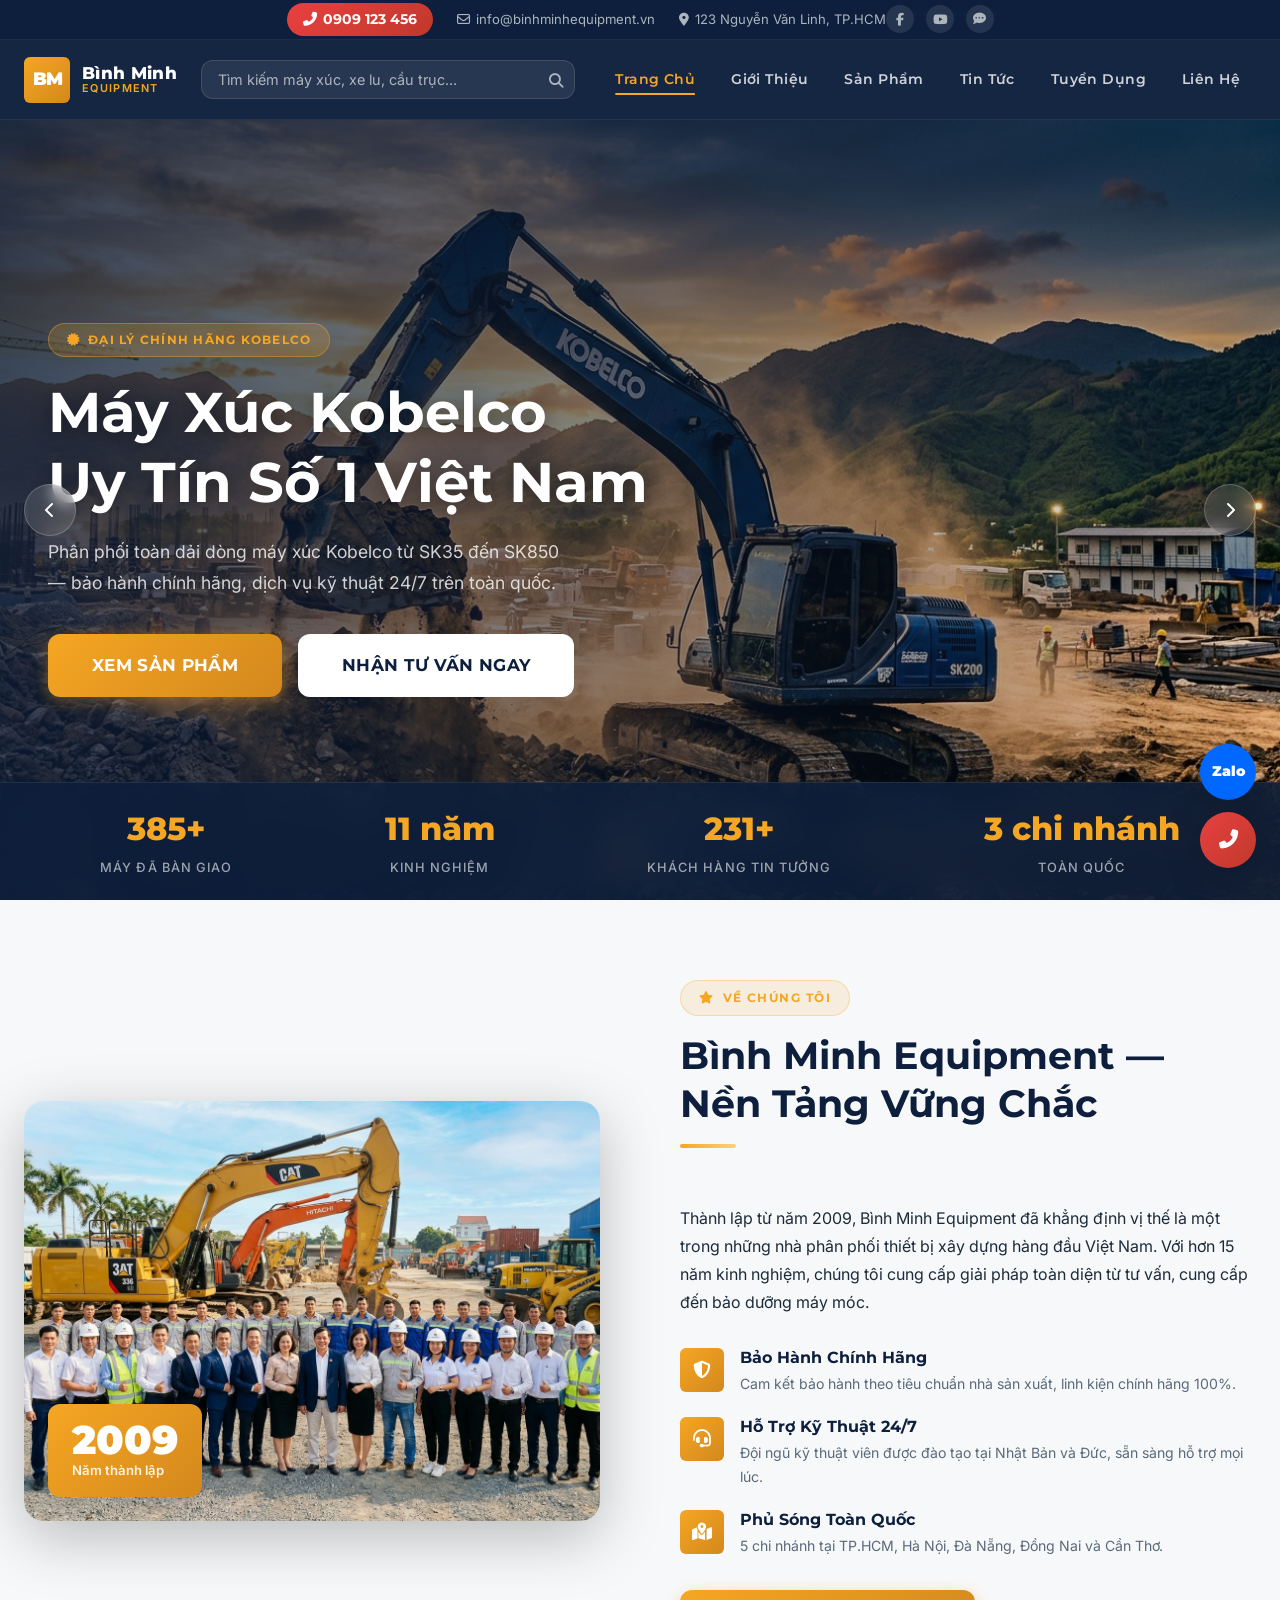
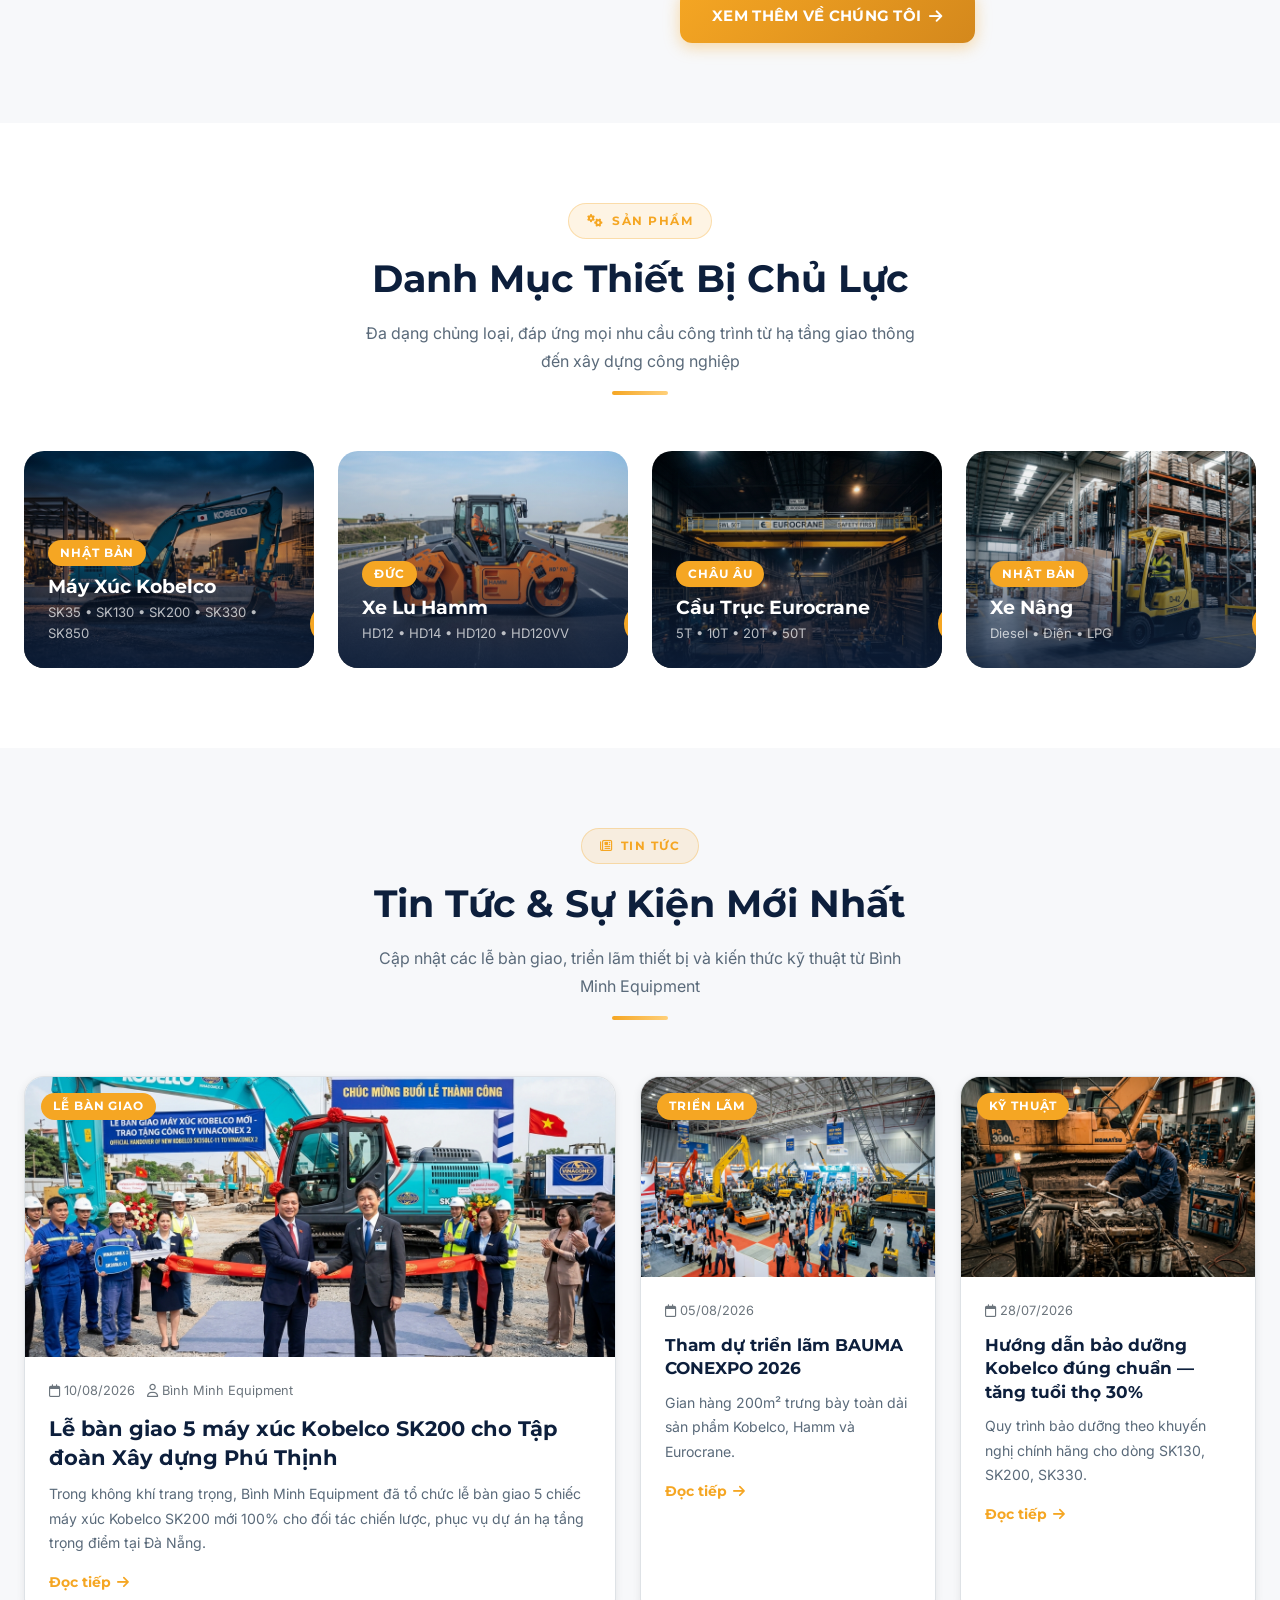
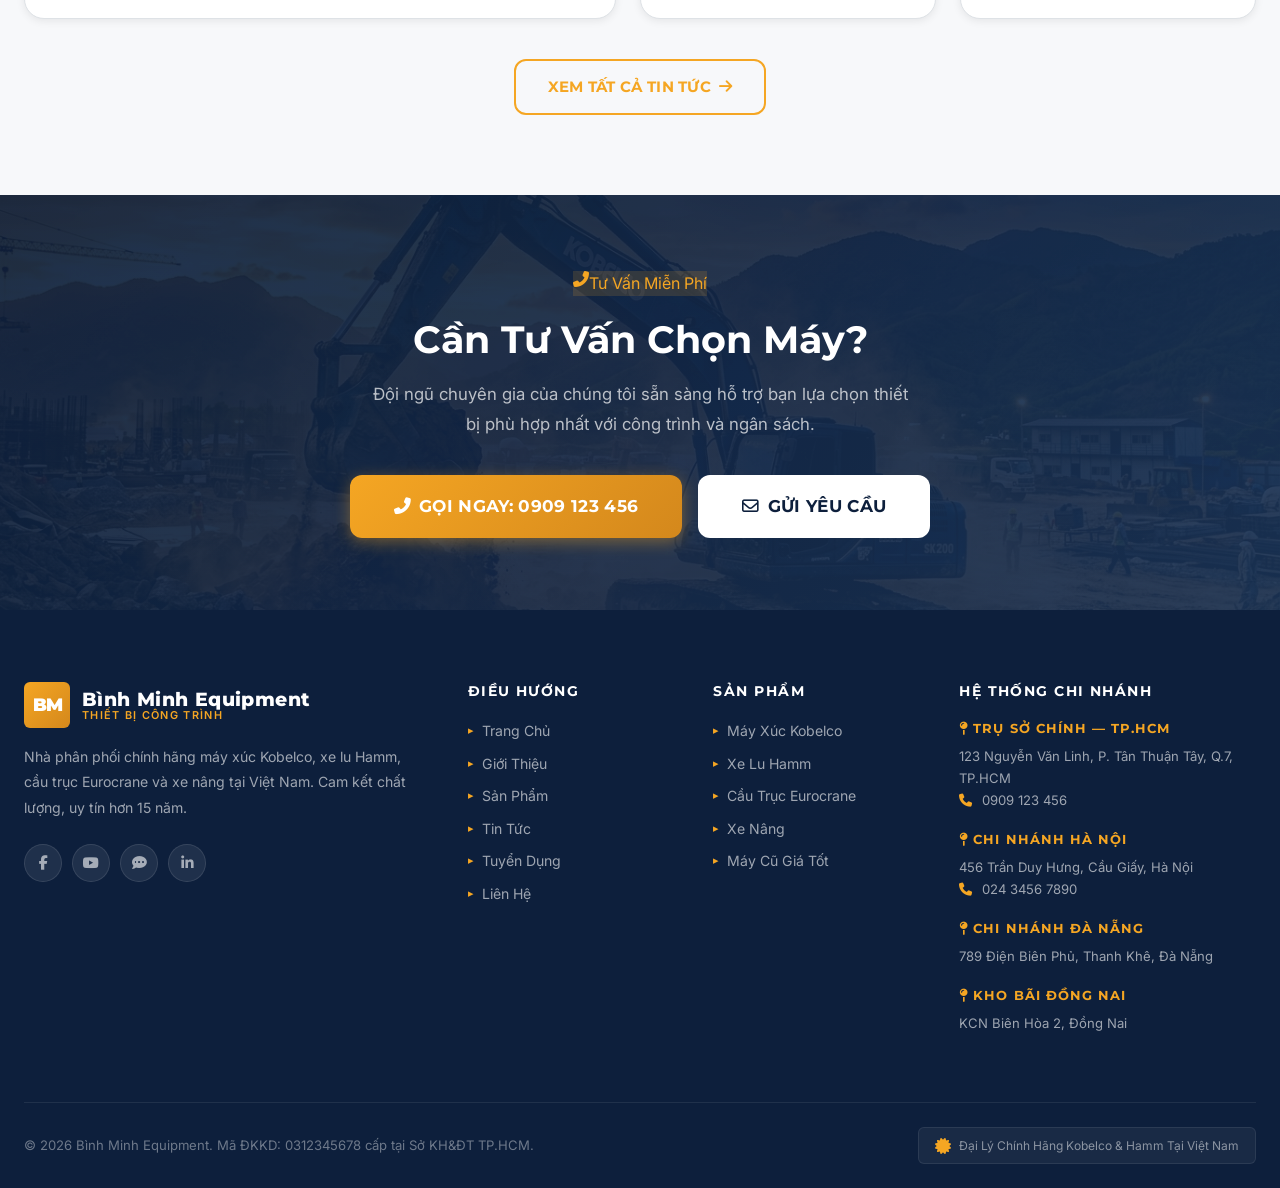
==== commit 68590a9f: "Initial commit: website may xuc Binh Minh" ====
--- a/index.html
+++ b/index.html
@@ -1,402 +1,457 @@
 <!DOCTYPE html>
 <html lang="vi">
 <head>
-    <meta charset="UTF-8">
-    <meta name="viewport" content="width=device-width, initial-scale=1.0">
-    <meta name="description" content="Khám phá biên niên sử các nhân vật vĩ đại, tầm ảnh hưởng của các đại gia tộc và các loài rồng huyền thoại trong Game of Thrones & House of the Dragon.">
-    <title>Chronicles of Westeros - Game of Thrones Wiki</title>
-    <link rel="preconnect" href="https://fonts.googleapis.com">
-    <link rel="preconnect" href="https://fonts.gstatic.com" crossorigin>
-    <link href="https://fonts.googleapis.com/css2?family=Cinzel:wght@400;600;700;900&family=Cinzel+Decorative:wght@400;700;900&family=Inter:wght@300;400;500;600;700&display=swap" rel="stylesheet">
-    <link rel="stylesheet" href="https://cdnjs.cloudflare.com/ajax/libs/font-awesome/6.4.0/css/all.min.css">
-    <link rel="stylesheet" href="style.css">
+  <meta charset="UTF-8">
+  <meta name="viewport" content="width=device-width, initial-scale=1.0">
+  <meta name="description" content="Bình Minh Equipment — Nhà phân phối chính hãng máy xúc Kobelco, xe lu Hamm, cầu trục Eurocrane, xe nâng tại Việt Nam. Gọi ngay: 0909 123 456.">
+  <title>Bình Minh Equipment — Nhà Phân Phối Máy Xúc Kobelco & Xe Lu Hamm Chính Hãng</title>
+  <link rel="stylesheet" href="css/style.css">
+  <link rel="stylesheet" href="https://cdnjs.cloudflare.com/ajax/libs/font-awesome/6.5.0/css/all.min.css">
 </head>
 <body>
-    <!-- Background Particles Canvas -->
-    <canvas id="particles-canvas"></canvas>
-
-    <!-- Navigation Bar -->
-    <header class="navbar-container" id="navbar">
-        <div class="navbar-content">
-            <a href="#home" class="logo page-nav-link">
-                <span class="logo-gold">WESTEROS</span>
-                <span class="logo-sub">Chronicles</span>
-            </a>
-            <nav class="nav-menu">
-                <a href="#home" class="nav-link page-nav-link active">Trang Chủ</a>
-                <a href="#characters" class="nav-link page-nav-link">Nhân Vật</a>
-                <a href="#houses" class="nav-link page-nav-link">Gia Tộc</a>
-                <a href="#dragons" class="nav-link page-nav-link">Các Loài Rồng</a>
-                <a href="#lessons" class="nav-link page-nav-link">Bài Học Cuộc Đời</a>
-            </nav>
-            <div class="audio-control-btn" id="audio-toggle" title="Bật/Tắt Nhạc Opening GoT">
-                <i class="fa-solid fa-volume-xmark" id="audio-icon"></i>
-                <span class="audio-label" id="audio-label">Nhạc</span>
+
+<!-- ===== TOP BAR ===== -->
+<div class="topbar">
+  <div class="container">
+    <div class="topbar-contact">
+      <a href="tel:0909123456" class="hotline-badge"><i class="fas fa-phone-alt"></i> 0909 123 456</a>
+      <a href="mailto:info@binhminhequipment.vn" class="email"><i class="far fa-envelope"></i> info@binhminhequipment.vn</a>
+      <a href="#"><i class="fas fa-map-marker-alt"></i> 123 Nguyễn Văn Linh, TP.HCM</a>
+    </div>
+    <div class="topbar-social">
+      <a href="#" aria-label="Facebook"><i class="fab fa-facebook-f"></i></a>
+      <a href="#" aria-label="YouTube"><i class="fab fa-youtube"></i></a>
+      <a href="#" aria-label="Zalo"><i class="fas fa-comment-dots"></i></a>
+    </div>
+  </div>
+</div>
+
+<!-- ===== HEADER ===== -->
+<header class="header" id="header">
+  <div class="container">
+    <a href="index.html" class="logo">
+      <div class="logo-icon">BM</div>
+      <div class="logo-text">
+        <span class="name">Bình Minh</span>
+        <span class="sub">Equipment</span>
+      </div>
+    </a>
+
+    <form class="search-bar" id="search-form">
+      <input type="text" id="search-input" placeholder="Tìm kiếm máy xúc, xe lu, cầu trục..." aria-label="Tìm kiếm">
+      <button type="submit" aria-label="Tìm kiếm"><i class="fas fa-search"></i></button>
+    </form>
+
+    <nav class="nav" id="main-nav">
+      <a href="index.html"   class="nav-link active">Trang Chủ</a>
+      <a href="about.html"   class="nav-link">Giới Thiệu</a>
+      <a href="products.html" class="nav-link">Sản Phẩm</a>
+      <a href="news.html"    class="nav-link">Tin Tức</a>
+      <a href="news.html#jobs" class="nav-link">Tuyển Dụng</a>
+      <a href="contact.html" class="nav-link">Liên Hệ</a>
+    </nav>
+
+    <button class="hamburger" id="hamburger" aria-label="Menu">
+      <span></span><span></span><span></span>
+    </button>
+  </div>
+</header>
+
+<!-- ===== HERO SLIDER ===== -->
+<section class="hero-slider" aria-label="Banner giới thiệu">
+
+  <div class="slide active">
+    <img src="images/hero_kobelco.jpg" alt="Máy xúc Kobelco SK200" class="slide-bg">
+    <div class="slide-overlay"></div>
+    <div class="slide-content">
+      <div class="inner">
+        <span class="slide-tag"><i class="fas fa-certificate"></i> Đại Lý Chính Hãng Kobelco</span>
+        <h1>Máy Xúc Kobelco<br>Uy Tín Số 1 Việt Nam</h1>
+        <p>Phân phối toàn dải dòng máy xúc Kobelco từ SK35 đến SK850 — bảo hành chính hãng, dịch vụ kỹ thuật 24/7 trên toàn quốc.</p>
+        <div class="slide-actions">
+          <a href="products.html?brand=kobelco" class="btn btn-primary btn-lg">Xem Sản Phẩm</a>
+          <a href="contact.html" class="btn btn-white btn-lg" data-modal>Nhận Tư Vấn Ngay</a>
+        </div>
+      </div>
+    </div>
+  </div>
+
+  <div class="slide">
+    <img src="images/hero_hamm.jpg" alt="Xe lu Hamm HD120" class="slide-bg">
+    <div class="slide-overlay"></div>
+    <div class="slide-content">
+      <div class="inner">
+        <span class="slide-tag"><i class="fas fa-road"></i> Đại Lý Chính Hãng Hamm (Đức)</span>
+        <h1>Xe Lu Hamm —<br>Chuẩn Hạ Tầng Quốc Tế</h1>
+        <p>Dòng xe lu rung Hamm HD Series từ WIRTGEN GROUP Đức — được lựa chọn trong các dự án đường cao tốc, sân bay trọng điểm Việt Nam.</p>
+        <div class="slide-actions">
+          <a href="products.html?brand=hamm" class="btn btn-primary btn-lg">Xem Xe Lu Hamm</a>
+          <a href="contact.html" class="btn btn-white btn-lg">Nhận Báo Giá</a>
+        </div>
+      </div>
+    </div>
+  </div>
+
+  <div class="slide">
+    <img src="images/hero_company.jpg" alt="Bình Minh Equipment" class="slide-bg">
+    <div class="slide-overlay"></div>
+    <div class="slide-content">
+      <div class="inner">
+        <span class="slide-tag"><i class="fas fa-building"></i> Hơn 15 Năm Kinh Nghiệm</span>
+        <h1>Bình Minh Equipment —<br>Đối Tác Thiết Bị Tin Cậy</h1>
+        <p>Hệ thống chi nhánh trải khắp Bắc – Trung – Nam. Cung cấp giải pháp thiết bị công trình toàn diện từ mua, thuê đến bảo dưỡng.</p>
+        <div class="slide-actions">
+          <a href="about.html" class="btn btn-primary btn-lg">Tìm Hiểu Về Chúng Tôi</a>
+          <a href="contact.html" class="btn btn-white btn-lg">Liên Hệ Ngay</a>
+        </div>
+      </div>
+    </div>
+  </div>
+
+  <!-- Controls -->
+  <button class="slider-nav slider-prev" aria-label="Slide trước"><i class="fas fa-chevron-left"></i></button>
+  <button class="slider-nav slider-next" aria-label="Slide sau"><i class="fas fa-chevron-right"></i></button>
+  <div class="slider-dots">
+    <div class="dot active"></div>
+    <div class="dot"></div>
+    <div class="dot"></div>
+  </div>
+
+  <!-- Stats bar -->
+  <div class="stats-bar">
+    <div class="container">
+      <div class="stat-item">
+        <span class="num" data-count="500" data-suffix="+">0+</span>
+        <span class="desc">Máy đã bàn giao</span>
+      </div>
+      <div class="stat-item">
+        <span class="num" data-count="15" data-suffix=" năm">0 năm</span>
+        <span class="desc">Kinh nghiệm</span>
+      </div>
+      <div class="stat-item">
+        <span class="num" data-count="300" data-suffix="+">0+</span>
+        <span class="desc">Khách hàng tin tưởng</span>
+      </div>
+      <div class="stat-item">
+        <span class="num" data-count="5" data-suffix=" chi nhánh">0 chi nhánh</span>
+        <span class="desc">Toàn quốc</span>
+      </div>
+    </div>
+  </div>
+</section>
+
+<!-- ===== ABOUT BLOCK ===== -->
+<section class="section bg-light" id="about-block">
+  <div class="container">
+    <div class="about-block">
+      <div class="img-wrap fade-in-left">
+        <img src="images/about_team.jpg" alt="Đội ngũ Bình Minh Equipment">
+        <div class="img-badge">
+          <div class="num">2009</div>
+          <div class="txt">Năm thành lập</div>
+        </div>
+      </div>
+      <div class="about-content fade-in-right">
+        <div class="section-header">
+          <span class="label"><i class="fas fa-star"></i> Về Chúng Tôi</span>
+          <h2>Bình Minh Equipment —<br>Nền Tảng Vững Chắc</h2>
+          <div class="title-bar"></div>
+        </div>
+        <p>Thành lập từ năm 2009, Bình Minh Equipment đã khẳng định vị thế là một trong những nhà phân phối thiết bị xây dựng hàng đầu Việt Nam. Với hơn 15 năm kinh nghiệm, chúng tôi cung cấp giải pháp toàn diện từ tư vấn, cung cấp đến bảo dưỡng máy móc.</p>
+        <div class="features">
+          <div class="feature-item">
+            <div class="feature-icon"><i class="fas fa-shield-alt"></i></div>
+            <div>
+              <h4>Bảo Hành Chính Hãng</h4>
+              <p>Cam kết bảo hành theo tiêu chuẩn nhà sản xuất, linh kiện chính hãng 100%.</p>
             </div>
-            <div class="mobile-menu-btn" id="mobile-menu-toggle">
-                <i class="fa-solid fa-bars"></i>
+          </div>
+          <div class="feature-item">
+            <div class="feature-icon"><i class="fas fa-headset"></i></div>
+            <div>
+              <h4>Hỗ Trợ Kỹ Thuật 24/7</h4>
+              <p>Đội ngũ kỹ thuật viên được đào tạo tại Nhật Bản và Đức, sẵn sàng hỗ trợ mọi lúc.</p>
             </div>
-        </div>
-    </header>
-
-    <!-- Mobile Navigation Drawer -->
-    <div class="mobile-nav" id="mobile-nav">
-        <a href="#home" class="mobile-link page-nav-link">Trang Chủ</a>
-        <a href="#characters" class="mobile-link page-nav-link">Nhân Vật</a>
-        <a href="#houses" class="mobile-link page-nav-link">Gia Tộc</a>
-        <a href="#dragons" class="mobile-link page-nav-link">Các Loài Rồng</a>
-        <a href="#lessons" class="mobile-link page-nav-link">Bài Học Cuộc Đời</a>
-    </div>
-
-    <!-- MAIN PAGE CONTAINER -->
-    <main class="pages-wrapper">
-
-        <!-- ================================================================
-             PAGE 1: HOME — CINEMATIC EPIC HERO
-             ================================================================ -->
-        <section id="home" class="page-section active">
-
-            <!-- FULL-SCREEN CINEMATIC HERO -->
-            <div class="hero-section" id="hero">
-                <div class="hero-bg-image"></div>
-                <div class="hero-vignette"></div>
-                <div class="hero-scan-lines"></div>
-
-                <!-- Floating rune particles (CSS animated) -->
-                <div class="hero-runes" aria-hidden="true">
-                    <span class="rune">⚔</span><span class="rune">🐺</span>
-                    <span class="rune">🦁</span><span class="rune">🐉</span>
-                    <span class="rune">👑</span><span class="rune">❄</span>
-                    <span class="rune">🔥</span><span class="rune">⚔</span>
-                </div>
-
-                <!-- Main Hero Content -->
-                <div class="hero-content">
-                    <div class="hero-badge" data-aos="fade-down">
-                        <span class="badge-line"></span>
-                        <span class="badge-text">TRÒ CHƠI VƯƠNG QUYỀN</span>
-                        <span class="badge-line"></span>
-                    </div>
-
-                    <h1 class="hero-title">
-                        <span class="title-ice">CHRONICLES</span>
-                        <span class="title-of">OF</span>
-                        <span class="title-fire">WESTEROS</span>
-                    </h1>
-
-                    <div class="hero-tagline">
-                        <span class="tagline-line"></span>
-                        <p class="tagline-text">Bản Hùng Ca Của Băng &amp; Lửa</p>
-                        <span class="tagline-line"></span>
-                    </div>
-
-                    <p class="hero-desc">
-                        Khi bạn tham gia vào Trò Chơi Vương Quyền,<br>
-                        bạn chỉ có thể <em>thắng</em> hoặc <em>chết</em>.<br>
-                        Không có mảnh đất trung dung nào cả.
-                    </p>
-
-                    <div class="hero-stats-row">
-                        <div class="hero-stat">
-                            <span class="stat-num" data-target="17">0</span>
-                            <span class="stat-label">Nhân Vật</span>
-                        </div>
-                        <div class="hero-stat-divider">|</div>
-                        <div class="hero-stat">
-                            <span class="stat-num" data-target="4">0</span>
-                            <span class="stat-label">Gia Tộc</span>
-                        </div>
-                        <div class="hero-stat-divider">|</div>
-                        <div class="hero-stat">
-                            <span class="stat-num" data-target="8">0</span>
-                            <span class="stat-label">Loài Rồng</span>
-                        </div>
-                        <div class="hero-stat-divider">|</div>
-                        <div class="hero-stat">
-                            <span class="stat-num" data-target="8">0</span>
-                            <span class="stat-label">Mùa Phim</span>
-                        </div>
-                    </div>
-
-                    <div class="hero-actions">
-                        <a href="#characters" class="btn btn-primary page-nav-link">
-                            <i class="fa-solid fa-crown"></i>
-                            Khám Phá Nhân Vật
-                        </a>
-                        <a href="#dragons" class="btn btn-secondary page-nav-link">
-                            <i class="fa-solid fa-fire"></i>
-                            Các Loài Rồng
-                        </a>
-                    </div>
-                </div>
-
-                <!-- Quote ticker at bottom -->
-                <div class="quote-ticker-wrap">
-                    <div class="quote-ticker" id="quote-slider">
-                        <!-- JS injected -->
-                    </div>
-                </div>
-
-                <!-- Scroll cue -->
-                <div class="scroll-cue">
-                    <div class="scroll-cue-line"></div>
-                    <span class="scroll-cue-text">KHÁM PHÁ</span>
-                </div>
+          </div>
+          <div class="feature-item">
+            <div class="feature-icon"><i class="fas fa-map-marked-alt"></i></div>
+            <div>
+              <h4>Phủ Sóng Toàn Quốc</h4>
+              <p>5 chi nhánh tại TP.HCM, Hà Nội, Đà Nẵng, Đồng Nai và Cần Thơ.</p>
             </div>
-
-            <!-- HIGHLIGHT FEATURE CARDS — below hero -->
-            <div class="home-features">
-                <div class="feature-card reveal-card" style="--delay:0s">
-                    <div class="feat-icon-wrap">
-                        <i class="fa-solid fa-users feat-icon"></i>
-                    </div>
-                    <h3 class="feat-title">17 Nhân Vật Cốt Lõi</h3>
-                    <p class="feat-desc">Từ Stark đến Lannister, từ Targaryen đến Baratheon — tiểu sử, hành trình và cột mốc định mệnh đầy đủ của từng nhân vật.</p>
-                    <a href="#characters" class="feat-link page-nav-link">Xem ngay <i class="fa-solid fa-arrow-right"></i></a>
-                </div>
-
-                <div class="feature-card reveal-card" style="--delay:0.15s">
-                    <div class="feat-icon-wrap">
-                        <i class="fa-solid fa-shield feat-icon"></i>
-                    </div>
-                    <h3 class="feat-title">4 Đại Gia Tộc</h3>
-                    <p class="feat-desc">Stark, Lannister, Targaryen, Baratheon — gia huy, châm ngôn, lịch sử tranh quyền lực và những chiến tích mang tính thời đại.</p>
-                    <a href="#houses" class="feat-link page-nav-link">Xem ngay <i class="fa-solid fa-arrow-right"></i></a>
-                </div>
-
-                <div class="feature-card reveal-card" style="--delay:0.3s">
-                    <div class="feat-icon-wrap">
-                        <i class="fa-solid fa-dragon feat-icon"></i>
-                    </div>
-                    <h3 class="feat-title">8 Loài Rồng Huyền Thoại</h3>
-                    <p class="feat-desc">Balerion, Vhagar, Drogon, Caraxes và nhiều hơn nữa — sức mạnh, người cưỡi, kích thước và chiến tích kinh thiên động địa.</p>
-                    <a href="#dragons" class="feat-link page-nav-link">Xem ngay <i class="fa-solid fa-arrow-right"></i></a>
-                </div>
-
-                <div class="feature-card reveal-card" style="--delay:0.45s">
-                    <div class="feat-icon-wrap">
-                        <i class="fa-solid fa-scroll feat-icon"></i>
-                    </div>
-                    <h3 class="feat-title">Bài Học Cuộc Đời</h3>
-                    <p class="feat-desc">Mỗi nhân vật là một tấm gương phản chiếu triết học — về danh dự, trí tuệ, quyền lực và sự kiên cường giữa nghịch cảnh.</p>
-                    <a href="#lessons" class="feat-link page-nav-link">Xem ngay <i class="fa-solid fa-arrow-right"></i></a>
-                </div>
+          </div>
+        </div>
+        <a href="about.html" class="btn btn-primary">Xem Thêm Về Chúng Tôi <i class="fas fa-arrow-right"></i></a>
+      </div>
+    </div>
+  </div>
+</section>
+
+<!-- ===== PRODUCT CATEGORIES ===== -->
+<section class="section" id="product-categories">
+  <div class="container">
+    <div class="section-header center fade-in">
+      <span class="label"><i class="fas fa-cogs"></i> Sản Phẩm</span>
+      <h2>Danh Mục Thiết Bị Chủ Lực</h2>
+      <p>Đa dạng chủng loại, đáp ứng mọi nhu cầu công trình từ hạ tầng giao thông đến xây dựng công nghiệp</p>
+      <div class="title-bar"></div>
+    </div>
+    <div class="categories-grid">
+
+      <div class="cat-card fade-in" onclick="window.location='products.html?brand=kobelco'" role="button" tabindex="0">
+        <img src="images/cat_kobelco.jpg" alt="Máy xúc Kobelco">
+        <div class="cat-overlay"></div>
+        <div class="cat-content">
+          <span class="cat-tag">Nhật Bản</span>
+          <h3>Máy Xúc Kobelco</h3>
+          <div class="cat-sub">SK35 • SK130 • SK200 • SK330 • SK850</div>
+        </div>
+        <div class="cat-arrow"><i class="fas fa-arrow-right"></i></div>
+      </div>
+
+      <div class="cat-card fade-in" onclick="window.location='products.html?brand=hamm'" role="button" tabindex="0">
+        <img src="images/cat_hamm.jpg" alt="Xe lu Hamm">
+        <div class="cat-overlay"></div>
+        <div class="cat-content">
+          <span class="cat-tag">Đức</span>
+          <h3>Xe Lu Hamm</h3>
+          <div class="cat-sub">HD12 • HD14 • HD120 • HD120VV</div>
+        </div>
+        <div class="cat-arrow"><i class="fas fa-arrow-right"></i></div>
+      </div>
+
+      <div class="cat-card fade-in" onclick="window.location='products.html?brand=eurocrane'" role="button" tabindex="0">
+        <img src="images/cat_crane.jpg" alt="Cầu trục Eurocrane">
+        <div class="cat-overlay"></div>
+        <div class="cat-content">
+          <span class="cat-tag">Châu Âu</span>
+          <h3>Cầu Trục Eurocrane</h3>
+          <div class="cat-sub">5T • 10T • 20T • 50T</div>
+        </div>
+        <div class="cat-arrow"><i class="fas fa-arrow-right"></i></div>
+      </div>
+
+      <div class="cat-card fade-in" onclick="window.location='products.html?brand=forklift'" role="button" tabindex="0">
+        <img src="images/cat_forklift.jpg" alt="Xe nâng">
+        <div class="cat-overlay"></div>
+        <div class="cat-content">
+          <span class="cat-tag">Nhật Bản</span>
+          <h3>Xe Nâng</h3>
+          <div class="cat-sub">Diesel • Điện • LPG</div>
+        </div>
+        <div class="cat-arrow"><i class="fas fa-arrow-right"></i></div>
+      </div>
+
+    </div>
+  </div>
+</section>
+
+<!-- ===== NEWS SECTION ===== -->
+<section class="section bg-light" id="news-section">
+  <div class="container">
+    <div class="section-header fade-in" style="display:flex; flex-direction:column; align-items:center; text-align:center">
+      <span class="label"><i class="far fa-newspaper"></i> Tin Tức</span>
+      <h2>Tin Tức & Sự Kiện Mới Nhất</h2>
+      <p>Cập nhật các lễ bàn giao, triển lãm thiết bị và kiến thức kỹ thuật từ Bình Minh Equipment</p>
+      <div class="title-bar"></div>
+    </div>
+    <div class="news-grid">
+      <div class="news-card large fade-in">
+        <div class="card-img">
+          <img src="images/news_handover.jpg" alt="Lễ bàn giao máy xúc Kobelco SK200" style="height:280px;object-fit:cover;width:100%">
+          <span class="card-cat">Lễ Bàn Giao</span>
+        </div>
+        <div class="card-body">
+          <div class="card-meta">
+            <span><i class="far fa-calendar"></i> 10/08/2026</span>
+            <span><i class="far fa-user"></i> Bình Minh Equipment</span>
+          </div>
+          <h3>Lễ bàn giao 5 máy xúc Kobelco SK200 cho Tập đoàn Xây dựng Phú Thịnh</h3>
+          <p>Trong không khí trang trọng, Bình Minh Equipment đã tổ chức lễ bàn giao 5 chiếc máy xúc Kobelco SK200 mới 100% cho đối tác chiến lược, phục vụ dự án hạ tầng trọng điểm tại Đà Nẵng.</p>
+          <a href="news.html" class="read-more">Đọc tiếp <i class="fas fa-arrow-right"></i></a>
+        </div>
+      </div>
+
+      <div class="news-card fade-in">
+        <div class="card-img">
+          <img src="images/news_exhibition.jpg" alt="Triển lãm thiết bị xây dựng">
+          <span class="card-cat">Triển Lãm</span>
+        </div>
+        <div class="card-body">
+          <div class="card-meta">
+            <span><i class="far fa-calendar"></i> 05/08/2026</span>
+          </div>
+          <h3>Tham dự triển lãm BAUMA CONEXPO 2026</h3>
+          <p>Gian hàng 200m² trưng bày toàn dải sản phẩm Kobelco, Hamm và Eurocrane.</p>
+          <a href="news.html" class="read-more">Đọc tiếp <i class="fas fa-arrow-right"></i></a>
+        </div>
+      </div>
+
+      <div class="news-card fade-in">
+        <div class="card-img">
+          <img src="images/news_maintenance.jpg" alt="Bảo dưỡng máy xúc Kobelco">
+          <span class="card-cat">Kỹ Thuật</span>
+        </div>
+        <div class="card-body">
+          <div class="card-meta">
+            <span><i class="far fa-calendar"></i> 28/07/2026</span>
+          </div>
+          <h3>Hướng dẫn bảo dưỡng Kobelco đúng chuẩn — tăng tuổi thọ 30%</h3>
+          <p>Quy trình bảo dưỡng theo khuyến nghị chính hãng cho dòng SK130, SK200, SK330.</p>
+          <a href="news.html" class="read-more">Đọc tiếp <i class="fas fa-arrow-right"></i></a>
+        </div>
+      </div>
+    </div>
+    <div class="text-center" style="margin-top:40px">
+      <a href="news.html" class="btn btn-outline-primary">Xem Tất Cả Tin Tức <i class="fas fa-arrow-right"></i></a>
+    </div>
+  </div>
+</section>
+
+<!-- ===== CTA BANNER ===== -->
+<section style="background:linear-gradient(135deg,#0D1F3C 0%,#1A3356 100%); padding:72px 0; position:relative; overflow:hidden;">
+  <div style="position:absolute;inset:0;background:url('images/hero_kobelco.jpg') center/cover;opacity:.08"></div>
+  <div class="container text-center" style="position:relative;z-index:1">
+    <span class="label" style="color:var(--primary);background:rgba(245,166,35,.15);border-color:rgba(245,166,35,.3);margin-bottom:20px;display:inline-flex">
+      <i class="fas fa-phone-alt"></i> Tư Vấn Miễn Phí
+    </span>
+    <h2 style="color:#fff;margin-bottom:16px">Cần Tư Vấn Chọn Máy?</h2>
+    <p style="color:rgba(255,255,255,.7);max-width:540px;margin:0 auto 36px;font-size:1.05rem">
+      Đội ngũ chuyên gia của chúng tôi sẵn sàng hỗ trợ bạn lựa chọn thiết bị phù hợp nhất với công trình và ngân sách.
+    </p>
+    <div style="display:flex;gap:16px;justify-content:center;flex-wrap:wrap">
+      <a href="tel:0909123456" class="btn btn-primary btn-lg"><i class="fas fa-phone-alt"></i> Gọi Ngay: 0909 123 456</a>
+      <a href="contact.html"   class="btn btn-white   btn-lg"><i class="far fa-envelope"></i> Gửi Yêu Cầu</a>
+    </div>
+  </div>
+</section>
+
+<!-- ===== FOOTER ===== -->
+<footer class="footer">
+  <div class="footer-top">
+    <div class="container">
+      <div class="footer-grid">
+
+        <div class="footer-brand">
+          <div class="logo" style="margin-bottom:16px">
+            <div class="logo-icon">BM</div>
+            <div class="logo-text">
+              <span class="name">Bình Minh Equipment</span>
+              <span class="sub">Thiết Bị Công Trình</span>
             </div>
-
-            <!-- FEATURED QUOTE BLOCK -->
-            <div class="home-quote-block">
-                <div class="home-quote-inner">
-                    <i class="fa-solid fa-quote-left home-q-icon"></i>
-                    <blockquote class="home-big-quote">
-                        "Khi bạn chơi Trò Chơi Vương Quyền, bạn chỉ có thể <span class="q-gold">thắng</span> hoặc <span class="q-red">chết</span>."
-                    </blockquote>
-                    <cite class="home-q-author">— Cersei Lannister, Trò Chơi Vương Quyền</cite>
-                </div>
-            </div>
-
-            <!-- HOUSE PREVIEWS ROW -->
-            <div class="home-houses-preview">
-                <div class="section-header" style="padding-top:0">
-                    <h2 class="section-title">BỐN NGÔI NHÀ — MỘT NGAI VÀNG</h2>
-                    <div class="divider"></div>
-                    <p class="section-subtitle">Bốn đại gia tộc tranh giành quyền cai trị Bảy Vương Quốc</p>
-                </div>
-                <div class="house-preview-row">
-                    <a href="#houses" class="house-preview-item page-nav-link" style="--hc:#4a90e2">
-                        <img src="assets/images/sigil_stark.jpg" alt="Stark">
-                        <div class="hp-info">
-                            <h4>Stark</h4>
-                            <p>Winter is Coming</p>
-                        </div>
-                        <div class="hp-glow"></div>
-                    </a>
-                    <a href="#houses" class="house-preview-item page-nav-link" style="--hc:#c9a054">
-                        <img src="assets/images/sigil_lannister.jpg" alt="Lannister">
-                        <div class="hp-info">
-                            <h4>Lannister</h4>
-                            <p>Hear Me Roar</p>
-                        </div>
-                        <div class="hp-glow"></div>
-                    </a>
-                    <a href="#houses" class="house-preview-item page-nav-link" style="--hc:#a8201a">
-                        <img src="assets/images/sigil_targaryen.jpg" alt="Targaryen">
-                        <div class="hp-info">
-                            <h4>Targaryen</h4>
-                            <p>Fire and Blood</p>
-                        </div>
-                        <div class="hp-glow"></div>
-                    </a>
-                    <a href="#houses" class="house-preview-item page-nav-link" style="--hc:#d4af37">
-                        <img src="assets/images/sigil_baratheon.jpg" alt="Baratheon">
-                        <div class="hp-info">
-                            <h4>Baratheon</h4>
-                            <p>Ours is the Fury</p>
-                        </div>
-                        <div class="hp-glow"></div>
-                    </a>
-                </div>
-            </div>
-
-        </section>
-
-        <!-- ================================================================
-             PAGE 2: CHARACTERS
-             ================================================================ -->
-        <section id="characters" class="page-section">
-            <div class="characters-section">
-                <div class="section-header">
-                    <h2 class="section-title">NHÂN VẬT HUYỀN THOẠI</h2>
-                    <div class="divider"></div>
-                    <p class="section-subtitle">Những linh hồn định hình nên số phận của Bảy Vương Quốc</p>
-                </div>
-                <div class="filters-container">
-                    <button class="filter-btn active" data-filter="all">Tất Cả</button>
-                    <button class="filter-btn" data-filter="Stark">Nhà Stark</button>
-                    <button class="filter-btn" data-filter="Lannister">Nhà Lannister</button>
-                    <button class="filter-btn" data-filter="Targaryen">Nhà Targaryen</button>
-                    <button class="filter-btn" data-filter="Baratheon">Nhà Baratheon</button>
-                </div>
-                <div class="characters-grid" id="characters-grid"></div>
-            </div>
-        </section>
-
-        <!-- ================================================================
-             PAGE 3: HOUSES
-             ================================================================ -->
-        <section id="houses" class="page-section">
-            <div class="houses-section">
-                <div class="section-header">
-                    <h2 class="section-title">CÁC ĐẠI GIA TỘC</h2>
-                    <div class="divider"></div>
-                    <p class="section-subtitle">Quyền lực tối thượng và những gia huy nhuốm máu</p>
-                </div>
-                <div class="houses-grid">
-                    <div class="house-card reveal" style="--accent:#4a90e2">
-                        <div class="house-image-wrapper"><img src="assets/images/sigil_stark.jpg" alt="House Stark Sigil" class="house-image"><div class="house-overlay"></div></div>
-                        <div class="house-info"><span class="house-badge">Phương Bắc</span><h3 class="house-name">Gia Tộc Stark</h3><h4 class="house-motto">"Winter is Coming"</h4><p class="house-desc">Cai trị phương Bắc lạnh giá từ thành Winterfell cổ kính. Họ là những con người kiên cường, trung thực và luôn coi trọng danh dự.</p></div>
-                    </div>
-                    <div class="house-card reveal" style="--accent:#c9a054">
-                        <div class="house-image-wrapper"><img src="assets/images/sigil_lannister.jpg" alt="House Lannister Sigil" class="house-image"><div class="house-overlay"></div></div>
-                        <div class="house-info"><span class="house-badge">Phương Tây</span><h3 class="house-name">Gia Tộc Lannister</h3><h4 class="house-motto">"Hear Me Roar!"</h4><p class="house-desc">Gia tộc giàu có bậc nhất Westeros từ Casterly Rock. Nổi tiếng với sự xảo quyệt, quyền thế và câu nói bất hủ "Một Lannister luôn trả nợ hết".</p></div>
-                    </div>
-                    <div class="house-card reveal" style="--accent:#a8201a">
-                        <div class="house-image-wrapper"><img src="assets/images/sigil_targaryen.jpg" alt="House Targaryen Sigil" class="house-image"><div class="house-overlay"></div></div>
-                        <div class="house-info"><span class="house-badge">Đế Vương</span><h3 class="house-name">Gia Tộc Targaryen</h3><h4 class="house-motto">"Fire and Blood"</h4><p class="house-desc">Gia tộc mang dòng máu rồng thiêng từ Valyria cổ xưa, từng thống trị Westeros hơn 300 năm bằng ngọn lửa quyền lực và rồng chiến.</p></div>
-                    </div>
-                    <div class="house-card reveal" style="--accent:#d4af37">
-                        <div class="house-image-wrapper"><img src="assets/images/sigil_baratheon.jpg" alt="House Baratheon Sigil" class="house-image"><div class="house-overlay"></div></div>
-                        <div class="house-info"><span class="house-badge">Vùng Bão</span><h3 class="house-name">Gia Tộc Baratheon</h3><h4 class="house-motto">"Ours is the Fury"</h4><p class="house-desc">Chủ nhân của vùng Storm's End, gia tộc chiến binh dũng mãnh đã lật đổ triều đại Targaryen để bước lên Ngai Sắt.</p></div>
-                    </div>
-                </div>
-            </div>
-        </section>
-
-        <!-- ================================================================
-             PAGE 4: DRAGONS
-             ================================================================ -->
-        <section id="dragons" class="page-section">
-            <div class="dragons-section">
-                <div class="section-header">
-                    <h2 class="section-title">CÁC LOÀI RỒNG HUYỀN THOẠI</h2>
-                    <div class="divider"></div>
-                    <p class="section-subtitle">Vũ khí hủy diệt tối thượng định hình lịch sử Bảy Vương Quốc</p>
-                </div>
-                <div class="filters-container">
-                    <button class="dragon-filter-btn active" data-filter="all">Tất Cả</button>
-                    <button class="dragon-filter-btn" data-filter="huge">Kích Thước Khổng Lồ</button>
-                    <button class="dragon-filter-btn" data-filter="combat">Thiện Chiến & Hung Tàn</button>
-                    <button class="dragon-filter-btn" data-filter="beautiful">Tuyệt Mỹ & Tốc Độ</button>
-                </div>
-                <div class="characters-grid" id="dragons-grid"></div>
-            </div>
-        </section>
-
-        <!-- ================================================================
-             PAGE 5: LESSONS
-             ================================================================ -->
-        <section id="lessons" class="page-section">
-            <div class="lessons-section">
-                <div class="section-header">
-                    <h2 class="section-title">BÀI HỌC CUỘC ĐỜI TỪ WESTEROS</h2>
-                    <div class="divider"></div>
-                    <p class="section-subtitle">Mỗi nhân vật là một tấm gương soi chiếu cho số phận, danh dự và sự sinh tồn</p>
-                </div>
-                <div class="lessons-grid">
-                    <div class="lesson-card reveal" style="--accent:#4a90e2">
-                        <div class="lesson-header-box"><i class="fa-solid fa-shield-halved lesson-icon"></i><h3 class="lesson-title">Danh Dự & Sự Sinh Tồn</h3></div>
-                        <p class="lesson-character">Tấm gương: <strong>Ned Stark & Robb Stark</strong></p>
-                        <p class="lesson-content">Danh dự và lời hứa là những đức tính cao quý nhất trong cuộc sống, nhưng nếu quá cứng nhắc và thiếu sự linh hoạt trước hoàn cảnh xung quanh, chúng ta có thể tự hại mình và những người xung quanh. Lòng kiêu hãnh cần được đặt đúng chỗ và đi đôi với tư duy chiến lược thực tế.</p>
-                    </div>
-                    <div class="lesson-card reveal" style="--accent:#c9a054">
-                        <div class="lesson-header-box"><i class="fa-solid fa-brain lesson-icon"></i><h3 class="lesson-title">Trí Tuệ & Nghịch Cảnh</h3></div>
-                        <p class="lesson-character">Tấm gương: <strong>Tyrion Lannister</strong></p>
-                        <p class="lesson-content">Nghịch cảnh và những khuyết điểm từ khi sinh ra không định nghĩa số phận của bạn. Bằng cách mài giũa trí thông minh, đọc sách, tích lũy kiến thức và tự tin đối mặt với thực tế, bạn có thể biến điểm yếu lớn nhất của bản thân thành bộ giáp vững chắc không ai có thể xuyên thủng.</p>
-                    </div>
-                    <div class="lesson-card reveal" style="--accent:#a8201a">
-                        <div class="lesson-header-box"><i class="fa-solid fa-fire lesson-icon"></i><h3 class="lesson-title">Dã Tâm Quyền Lực & Sự Tỉnh Táo</h3></div>
-                        <p class="lesson-character">Tấm gương: <strong>Daenerys & Cersei Lannister</strong></p>
-                        <p class="lesson-content">Quyền lực và hoài bão có thể nâng bước ta lên tầm cao vĩ đại, nhưng nếu thiếu đi sự đồng cảm, lòng trắc ẩn và sự tỉnh táo, chúng ta dễ rơi vào trạng thái cực đoan tự hủy hoại.</p>
-                    </div>
-                    <div class="lesson-card reveal" style="--accent:#d4af37">
-                        <div class="lesson-header-box"><i class="fa-solid fa-compass lesson-icon"></i><h3 class="lesson-title">Sự Kiên Nhẫn & Trưởng Thành</h3></div>
-                        <p class="lesson-character">Tấm gương: <strong>Sansa Stark & Arya Stark</strong></p>
-                        <p class="lesson-content">Trải qua đau đớn, tủi nhục hay mất mát không có nghĩa là cuộc đời chấm dứt. Sự kiên nhẫn tích lũy kinh nghiệm, bền bỉ thích nghi qua từng khó khăn sẽ biến một đứa trẻ ngây thơ thành những con người can đảm, độc lập và làm chủ vận mệnh.</p>
-                    </div>
-                </div>
-            </div>
-        </section>
-
-    </main>
-
-    <!-- CHARACTER/DRAGON MODAL -->
-    <div class="modal-overlay" id="character-modal">
-        <div class="modal-container">
-            <div class="modal-close" id="modal-close-btn">&times;</div>
-            <div class="modal-body" id="modal-body-content"></div>
-        </div>
-    </div>
-
-    <!-- FOOTER -->
-    <footer class="footer-container">
-        <div class="footer-content">
-            <div class="footer-brand">
-                <a href="#home" class="logo page-nav-link">
-                    <span class="logo-gold">WESTEROS</span>
-                    <span class="logo-sub">Chronicles</span>
-                </a>
-                <p>Website vinh danh tác phẩm kinh điển của George R.R. Martin. Thiết kế đặc sắc với tính tương tác cao và hình ảnh chất lượng điện ảnh.</p>
-            </div>
-            <div class="footer-links">
-                <h4>Khám phá</h4>
-                <ul>
-                    <li><a href="#home" class="page-nav-link">Trang Chủ</a></li>
-                    <li><a href="#characters" class="page-nav-link">Nhân Vật</a></li>
-                    <li><a href="#houses" class="page-nav-link">Gia Tộc</a></li>
-                    <li><a href="#dragons" class="page-nav-link">Các Loài Rồng</a></li>
-                    <li><a href="#lessons" class="page-nav-link">Bài Học Cuộc Đời</a></li>
-                </ul>
-            </div>
-            <div class="footer-socials">
-                <h4>Kết Nối</h4>
-                <div class="social-icons">
-                    <a href="#"><i class="fa-brands fa-facebook"></i></a>
-                    <a href="#"><i class="fa-brands fa-twitter"></i></a>
-                    <a href="#"><i class="fa-brands fa-youtube"></i></a>
-                    <a href="#"><i class="fa-brands fa-instagram"></i></a>
-                </div>
-            </div>
-        </div>
-        <div class="footer-bottom">
-            <p>&copy; 2026 Chronicles of Westeros. All rights reserved.</p>
-        </div>
-    </footer>
-
-    <!-- AUDIO: Game of Thrones Opening Theme by Ramin Djawadi -->
-    <audio id="bg-audio" preload="none" loop>
-        <source src="https://ia800501.us.archive.org/33/items/GameOfThronesThemeSong/Game%20of%20Thrones%20Theme%20Song.mp3" type="audio/mpeg">
-        <source src="https://archive.org/download/GameOfThronesThemeSong/Game%20of%20Thrones%20Theme%20Song.mp3" type="audio/mpeg">
-    </audio>
-
-    <script src="app.js"></script>
+          </div>
+          <p>Nhà phân phối chính hãng máy xúc Kobelco, xe lu Hamm, cầu trục Eurocrane và xe nâng tại Việt Nam. Cam kết chất lượng, uy tín hơn 15 năm.</p>
+          <div class="social-links">
+            <a href="#" aria-label="Facebook"><i class="fab fa-facebook-f"></i></a>
+            <a href="#" aria-label="YouTube"><i class="fab fa-youtube"></i></a>
+            <a href="#" aria-label="Zalo"><i class="fas fa-comment-dots"></i></a>
+            <a href="#" aria-label="LinkedIn"><i class="fab fa-linkedin-in"></i></a>
+          </div>
+        </div>
+
+        <div class="footer-col">
+          <h4>Điều Hướng</h4>
+          <div class="footer-links">
+            <a href="index.html">Trang Chủ</a>
+            <a href="about.html">Giới Thiệu</a>
+            <a href="products.html">Sản Phẩm</a>
+            <a href="news.html">Tin Tức</a>
+            <a href="news.html#jobs">Tuyển Dụng</a>
+            <a href="contact.html">Liên Hệ</a>
+          </div>
+        </div>
+
+        <div class="footer-col">
+          <h4>Sản Phẩm</h4>
+          <div class="footer-links">
+            <a href="products.html?brand=kobelco">Máy Xúc Kobelco</a>
+            <a href="products.html?brand=hamm">Xe Lu Hamm</a>
+            <a href="products.html?brand=eurocrane">Cầu Trục Eurocrane</a>
+            <a href="products.html?brand=forklift">Xe Nâng</a>
+            <a href="products.html?status=used">Máy Cũ Giá Tốt</a>
+          </div>
+        </div>
+
+        <div class="footer-col">
+          <h4>Hệ Thống Chi Nhánh</h4>
+          <div class="branch-item">
+            <h5><i class="fas fa-map-pin"></i> Trụ Sở Chính — TP.HCM</h5>
+            <p>123 Nguyễn Văn Linh, P. Tân Thuận Tây, Q.7, TP.HCM<br>
+            <i class="fas fa-phone"></i> 0909 123 456</p>
+          </div>
+          <div class="branch-item">
+            <h5><i class="fas fa-map-pin"></i> Chi Nhánh Hà Nội</h5>
+            <p>456 Trần Duy Hưng, Cầu Giấy, Hà Nội<br>
+            <i class="fas fa-phone"></i> 024 3456 7890</p>
+          </div>
+          <div class="branch-item">
+            <h5><i class="fas fa-map-pin"></i> Chi Nhánh Đà Nẵng</h5>
+            <p>789 Điện Biên Phủ, Thanh Khê, Đà Nẵng</p>
+          </div>
+          <div class="branch-item">
+            <h5><i class="fas fa-map-pin"></i> Kho Bãi Đồng Nai</h5>
+            <p>KCN Biên Hòa 2, Đồng Nai</p>
+          </div>
+        </div>
+
+      </div>
+    </div>
+  </div>
+  <div class="container">
+    <div class="footer-bottom">
+      <p>© 2026 Bình Minh Equipment. Mã ĐKKD: 0312345678 cấp tại Sở KH&ĐT TP.HCM.</p>
+      <div class="footer-cert">
+        <i class="fas fa-certificate" style="color:var(--primary)"></i>
+        <span>Đại Lý Chính Hãng Kobelco & Hamm Tại Việt Nam</span>
+      </div>
+    </div>
+  </div>
+</footer>
+
+<!-- ===== FLOATING BUTTONS ===== -->
+<div class="float-buttons">
+  <a href="https://zalo.me/0909123456" target="_blank" class="float-btn zalo" aria-label="Chat Zalo">
+    <span>Zalo</span>
+    <div class="tooltip">Chat Zalo ngay</div>
+  </a>
+  <a href="tel:0909123456" class="float-btn phone" aria-label="Gọi Hotline">
+    <i class="fas fa-phone-alt"></i>
+    <div class="tooltip">0909 123 456</div>
+  </a>
+</div>
+
+<!-- ===== MODAL FORM ===== -->
+<div class="modal-overlay" id="modal-overlay">
+  <div class="modal-box">
+    <button class="modal-close-btn" aria-label="Đóng">✕</button>
+    <h3>Nhận Tư Vấn Miễn Phí</h3>
+    <p class="modal-sub">Chuyên gia sẽ liên hệ bạn trong vòng 30 phút trong giờ hành chính.</p>
+    <form id="modal-form">
+      <div class="form-group">
+        <label for="m-name">Họ và Tên <span>*</span></label>
+        <input type="text" id="m-name" class="form-control" placeholder="Nguyễn Văn A" required>
+      </div>
+      <div class="form-group">
+        <label for="m-phone">Số Điện Thoại <span>*</span></label>
+        <input type="tel" id="m-phone" class="form-control" placeholder="0909 123 456" required>
+      </div>
+      <div class="form-group">
+        <label for="m-need">Thiết Bị Quan Tâm</label>
+        <select id="m-need" class="form-control">
+          <option value="">-- Chọn loại thiết bị --</option>
+          <option>Máy xúc Kobelco</option>
+          <option>Xe lu Hamm</option>
+          <option>Cầu trục Eurocrane</option>
+          <option>Xe nâng</option>
+          <option>Khác</option>
+        </select>
+      </div>
+      <button type="submit" class="btn btn-primary" style="width:100%">Gửi Yêu Cầu <i class="fas fa-paper-plane"></i></button>
+    </form>
+  </div>
+</div>
+
+<script src="js/data.js"></script>
+<script src="js/main.js"></script>
 </body>
 </html>
--- a/css/style.css
+++ b/css/style.css
@@ -0,0 +1,932 @@
+/* ============================================
+   BÌNH MINH EQUIPMENT — DESIGN SYSTEM
+   ============================================ */
+
+@import url('https://fonts.googleapis.com/css2?family=Montserrat:wght@400;500;600;700;800;900&family=Inter:wght@300;400;500;600&display=swap');
+
+/* ---- CSS VARIABLES ---- */
+:root {
+  --primary:        #F5A623;
+  --primary-dark:   #D4881C;
+  --primary-light:  #FFD07A;
+  --dark:           #0D1F3C;
+  --dark-2:         #1A3356;
+  --dark-3:         #243B55;
+  --accent-red:     #E84040;
+  --white:          #FFFFFF;
+  --light:          #F7F8FA;
+  --gray-100:       #F0F2F5;
+  --gray-200:       #DEE2E6;
+  --gray-400:       #ADB5BD;
+  --gray-600:       #6C757D;
+  --gray-800:       #343A40;
+  --text:           #1C2B3A;
+  --text-light:     #5A6A7A;
+  --success:        #28A745;
+
+  --font-heading: 'Montserrat', sans-serif;
+  --font-body:    'Inter', sans-serif;
+
+  --shadow-sm:  0 2px 8px rgba(0,0,0,.08);
+  --shadow-md:  0 4px 20px rgba(0,0,0,.12);
+  --shadow-lg:  0 8px 40px rgba(0,0,0,.18);
+  --shadow-xl:  0 16px 60px rgba(0,0,0,.25);
+
+  --radius-sm: 6px;
+  --radius-md: 12px;
+  --radius-lg: 20px;
+  --radius-xl: 32px;
+
+  --transition: all .3s cubic-bezier(.4,0,.2,1);
+  --transition-slow: all .6s cubic-bezier(.4,0,.2,1);
+
+  --header-h: 80px;
+  --topbar-h: 40px;
+}
+
+/* ---- RESET ---- */
+*, *::before, *::after { box-sizing: border-box; margin: 0; padding: 0; }
+html { scroll-behavior: smooth; font-size: 16px; }
+body {
+  font-family: var(--font-body);
+  color: var(--text);
+  background: var(--white);
+  line-height: 1.6;
+  overflow-x: hidden;
+}
+img { max-width: 100%; display: block; }
+a { text-decoration: none; color: inherit; }
+ul { list-style: none; }
+button { cursor: pointer; border: none; background: none; font-family: inherit; }
+input, textarea, select { font-family: inherit; }
+
+/* ---- TYPOGRAPHY ---- */
+h1,h2,h3,h4,h5,h6 { font-family: var(--font-heading); font-weight: 700; line-height: 1.25; }
+h1 { font-size: clamp(2rem, 5vw, 3.5rem); }
+h2 { font-size: clamp(1.6rem, 3.5vw, 2.4rem); }
+h3 { font-size: clamp(1.2rem, 2.5vw, 1.6rem); }
+h4 { font-size: 1.15rem; }
+p  { line-height: 1.75; }
+
+/* ---- UTILITIES ---- */
+.container { max-width: 1280px; margin: 0 auto; padding: 0 24px; }
+.container-sm { max-width: 960px; margin: 0 auto; padding: 0 24px; }
+.section { padding: 80px 0; }
+.section-sm { padding: 56px 0; }
+.text-center { text-align: center; }
+.text-primary { color: var(--primary); }
+.text-dark { color: var(--dark); }
+.text-white { color: var(--white); }
+.bg-dark { background: var(--dark); }
+.bg-light { background: var(--light); }
+.d-flex { display: flex; }
+.align-center { align-items: center; }
+.gap-16 { gap: 16px; }
+
+/* Section Header */
+.section-header { margin-bottom: 56px; }
+.section-header .label {
+  display: inline-flex; align-items: center; gap: 8px;
+  background: rgba(245,166,35,.12); color: var(--primary);
+  font-family: var(--font-heading); font-weight: 700;
+  font-size: .78rem; letter-spacing: .12em; text-transform: uppercase;
+  padding: 7px 18px; border-radius: 100px;
+  border: 1px solid rgba(245,166,35,.3);
+  margin-bottom: 16px;
+}
+.section-header h2 { margin-bottom: 16px; color: var(--dark); }
+.section-header p { color: var(--text-light); max-width: 560px; }
+.section-header.center { display: flex; flex-direction: column; align-items: center; }
+.section-header.center p { text-align: center; }
+
+/* Divider accent */
+.title-bar {
+  width: 56px; height: 4px; background: linear-gradient(90deg, var(--primary), var(--primary-light));
+  border-radius: 2px; margin: 16px 0 0;
+}
+.section-header.center .title-bar { margin: 16px auto 0; }
+
+/* ---- BUTTONS ---- */
+.btn {
+  display: inline-flex; align-items: center; justify-content: center; gap: 8px;
+  font-family: var(--font-heading); font-weight: 700;
+  padding: 14px 32px; border-radius: var(--radius-md);
+  font-size: .95rem; letter-spacing: .02em;
+  transition: var(--transition); cursor: pointer;
+  text-transform: uppercase;
+}
+.btn-primary {
+  background: linear-gradient(135deg, var(--primary), var(--primary-dark));
+  color: var(--white); box-shadow: 0 4px 16px rgba(245,166,35,.4);
+}
+.btn-primary:hover {
+  transform: translateY(-2px);
+  box-shadow: 0 8px 28px rgba(245,166,35,.55);
+}
+.btn-outline-primary {
+  background: transparent; color: var(--primary);
+  border: 2px solid var(--primary);
+}
+.btn-outline-primary:hover { background: var(--primary); color: var(--white); }
+.btn-white {
+  background: var(--white); color: var(--dark);
+}
+.btn-white:hover { background: var(--primary); color: var(--white); }
+.btn-sm { padding: 10px 22px; font-size: .85rem; }
+.btn-lg { padding: 18px 44px; font-size: 1.05rem; }
+.btn-icon { width: 48px; height: 48px; padding: 0; border-radius: 50%; }
+
+/* ---- TOP BAR ---- */
+.topbar {
+  background: var(--dark);
+  height: var(--topbar-h);
+  display: flex; align-items: center;
+  position: sticky; top: 0; z-index: 1000;
+  border-bottom: 1px solid rgba(255,255,255,.06);
+}
+.topbar .container {
+  display: flex; align-items: center; justify-content: space-between;
+}
+.topbar-contact { display: flex; align-items: center; gap: 24px; }
+.topbar-contact a {
+  color: var(--gray-400); font-size: .82rem;
+  display: flex; align-items: center; gap: 6px;
+  transition: var(--transition);
+}
+.topbar-contact a:hover { color: var(--primary); }
+.topbar-contact .hotline-badge {
+  background: linear-gradient(135deg, var(--accent-red), #C0392B);
+  color: var(--white); font-weight: 700; font-family: var(--font-heading);
+  font-size: .88rem; padding: 5px 16px; border-radius: 100px;
+  animation: pulse-glow 2s infinite;
+  display: flex; align-items: center; gap: 6px;
+}
+@keyframes pulse-glow {
+  0%, 100% { box-shadow: 0 0 0 0 rgba(232,64,64,.6); }
+  50%       { box-shadow: 0 0 0 8px rgba(232,64,64,0); }
+}
+.topbar-social { display: flex; align-items: center; gap: 12px; }
+.topbar-social a {
+  width: 28px; height: 28px; border-radius: 50%;
+  background: rgba(255,255,255,.1); color: var(--gray-400);
+  display: flex; align-items: center; justify-content: center;
+  font-size: .8rem; transition: var(--transition);
+}
+.topbar-social a:hover { background: var(--primary); color: var(--white); }
+
+/* ---- HEADER ---- */
+.header {
+  background: rgba(13,31,60,.97);
+  backdrop-filter: blur(12px);
+  height: var(--header-h);
+  position: sticky; top: var(--topbar-h); z-index: 999;
+  border-bottom: 1px solid rgba(255,255,255,.07);
+  transition: var(--transition);
+}
+.header.scrolled {
+  box-shadow: var(--shadow-lg);
+  top: 0;
+}
+.header .container {
+  display: flex; align-items: center; height: 100%; gap: 24px;
+}
+/* Logo */
+.logo { display: flex; align-items: center; gap: 12px; flex-shrink: 0; }
+.logo-icon {
+  width: 46px; height: 46px; border-radius: var(--radius-sm);
+  background: linear-gradient(135deg, var(--primary), var(--primary-dark));
+  display: flex; align-items: center; justify-content: center;
+  font-weight: 900; font-size: 1.1rem; color: var(--white);
+  font-family: var(--font-heading); letter-spacing: -1px;
+}
+.logo-text { display: flex; flex-direction: column; line-height: 1.1; }
+.logo-text .name {
+  font-family: var(--font-heading); font-weight: 800;
+  font-size: 1.05rem; color: var(--white); letter-spacing: .02em;
+}
+.logo-text .sub {
+  font-size: .68rem; color: var(--primary); font-weight: 600;
+  text-transform: uppercase; letter-spacing: .12em;
+}
+/* Search */
+.search-bar {
+  flex: 1; max-width: 380px; position: relative;
+}
+.search-bar input {
+  width: 100%; background: rgba(255,255,255,.08);
+  border: 1px solid rgba(255,255,255,.12);
+  border-radius: var(--radius-md);
+  padding: 10px 44px 10px 16px;
+  color: var(--white); font-size: .9rem;
+  transition: var(--transition);
+  outline: none;
+}
+.search-bar input::placeholder { color: var(--gray-400); }
+.search-bar input:focus {
+  border-color: var(--primary);
+  background: rgba(255,255,255,.12);
+}
+.search-bar button {
+  position: absolute; right: 12px; top: 50%; transform: translateY(-50%);
+  color: var(--gray-400); font-size: .9rem; transition: var(--transition);
+}
+.search-bar button:hover { color: var(--primary); }
+/* Nav */
+.nav { display: flex; align-items: center; gap: 4px; margin-left: auto; }
+.nav-link {
+  font-family: var(--font-heading); font-weight: 600; font-size: .88rem;
+  color: rgba(255,255,255,.8); padding: 8px 16px;
+  border-radius: var(--radius-sm); transition: var(--transition);
+  letter-spacing: .03em; white-space: nowrap; position: relative;
+}
+.nav-link::after {
+  content: ''; position: absolute; bottom: 4px; left: 50%; transform: translateX(-50%);
+  width: 0; height: 2px; background: var(--primary); border-radius: 2px;
+  transition: var(--transition);
+}
+.nav-link:hover, .nav-link.active { color: var(--white); }
+.nav-link:hover::after, .nav-link.active::after { width: calc(100% - 32px); }
+.nav-link.active { color: var(--primary); }
+/* Hamburger */
+.hamburger {
+  display: none; flex-direction: column; gap: 5px;
+  padding: 8px; cursor: pointer;
+}
+.hamburger span {
+  display: block; width: 24px; height: 2px;
+  background: var(--white); border-radius: 2px; transition: var(--transition);
+}
+
+/* ---- HERO SLIDER ---- */
+.hero-slider { position: relative; overflow: hidden; height: calc(100vh - var(--header-h) - var(--topbar-h)); min-height: 520px; }
+.slide {
+  position: absolute; inset: 0;
+  opacity: 0; transition: opacity .9s ease-in-out;
+}
+.slide.active { opacity: 1; z-index: 1; }
+.slide-bg {
+  width: 100%; height: 100%; object-fit: cover;
+  transform: scale(1.05); transition: transform 8s ease-out;
+}
+.slide.active .slide-bg { transform: scale(1); }
+.slide-overlay {
+  position: absolute; inset: 0;
+  background: linear-gradient(105deg, rgba(13,31,60,.85) 0%, rgba(13,31,60,.4) 60%, transparent 100%);
+}
+.slide-content {
+  position: absolute; inset: 0; display: flex; align-items: center;
+  padding: 0 48px;
+}
+.slide-content .inner { max-width: 640px; transform: translateY(30px); transition: transform .8s .2s ease, opacity .8s .2s ease; opacity: 0; }
+.slide.active .slide-content .inner { transform: translateY(0); opacity: 1; }
+.slide-tag {
+  display: inline-flex; align-items: center; gap: 8px;
+  background: rgba(245,166,35,.2); color: var(--primary);
+  border: 1px solid rgba(245,166,35,.4);
+  padding: 6px 18px; border-radius: 100px;
+  font-family: var(--font-heading); font-weight: 700; font-size: .78rem;
+  letter-spacing: .1em; text-transform: uppercase; margin-bottom: 20px;
+}
+.slide-content h1 {
+  color: var(--white); margin-bottom: 20px;
+  text-shadow: 0 2px 20px rgba(0,0,0,.4);
+}
+.slide-content p {
+  color: rgba(255,255,255,.8); font-size: 1.1rem; margin-bottom: 36px; max-width: 520px;
+}
+.slide-actions { display: flex; gap: 16px; flex-wrap: wrap; }
+/* Slider controls */
+.slider-dots {
+  position: absolute; bottom: 32px; left: 50%; transform: translateX(-50%);
+  display: flex; gap: 10px; z-index: 5;
+}
+.dot {
+  width: 8px; height: 8px; border-radius: 100px;
+  background: rgba(255,255,255,.4); cursor: pointer; transition: var(--transition);
+}
+.dot.active { width: 28px; background: var(--primary); }
+.slider-nav {
+  position: absolute; top: 50%; z-index: 5;
+  width: 52px; height: 52px; border-radius: 50%;
+  background: rgba(255,255,255,.12); color: var(--white);
+  display: flex; align-items: center; justify-content: center;
+  transition: var(--transition); cursor: pointer; border: 1px solid rgba(255,255,255,.2);
+  backdrop-filter: blur(8px); font-size: 1rem;
+}
+.slider-nav:hover { background: var(--primary); border-color: var(--primary); }
+.slider-prev { left: 24px; transform: translateY(-50%); }
+.slider-next { right: 24px; transform: translateY(-50%); }
+/* Stats bar */
+.stats-bar {
+  position: absolute; bottom: 0; left: 0; right: 0; z-index: 5;
+  background: rgba(13,31,60,.85); backdrop-filter: blur(16px);
+  border-top: 1px solid rgba(255,255,255,.08);
+  padding: 20px 0;
+}
+.stats-bar .container { display: flex; justify-content: space-around; }
+.stat-item { text-align: center; }
+.stat-item .num {
+  font-family: var(--font-heading); font-weight: 800; font-size: 2rem;
+  color: var(--primary); display: block;
+}
+.stat-item .desc {
+  font-size: .8rem; color: rgba(255,255,255,.6); text-transform: uppercase;
+  letter-spacing: .08em; font-weight: 500;
+}
+
+/* ---- ABOUT BLOCK ---- */
+.about-block { display: grid; grid-template-columns: 1fr 1fr; gap: 80px; align-items: center; }
+.about-block .img-wrap {
+  position: relative; border-radius: var(--radius-lg); overflow: hidden;
+  box-shadow: var(--shadow-xl);
+}
+.about-block .img-wrap img { width: 100%; height: 420px; object-fit: cover; }
+.about-block .img-badge {
+  position: absolute; bottom: 24px; left: 24px;
+  background: linear-gradient(135deg, var(--primary), var(--primary-dark));
+  color: var(--white); padding: 16px 24px; border-radius: var(--radius-md);
+  box-shadow: var(--shadow-md);
+}
+.about-block .img-badge .num {
+  font-family: var(--font-heading); font-weight: 900; font-size: 2.5rem; line-height: 1;
+}
+.about-block .img-badge .txt { font-size: .82rem; font-weight: 600; opacity: .9; }
+.about-content .features { margin: 32px 0; display: flex; flex-direction: column; gap: 20px; }
+.feature-item { display: flex; gap: 16px; align-items: flex-start; }
+.feature-icon {
+  width: 44px; height: 44px; border-radius: var(--radius-sm); flex-shrink: 0;
+  background: linear-gradient(135deg, var(--primary), var(--primary-dark));
+  display: flex; align-items: center; justify-content: center;
+  color: var(--white); font-size: 1.1rem;
+}
+.feature-item h4 { margin-bottom: 4px; font-size: 1rem; color: var(--dark); }
+.feature-item p { font-size: .88rem; color: var(--text-light); }
+
+/* ---- PRODUCT CATEGORIES ---- */
+.categories-grid {
+  display: grid; grid-template-columns: repeat(4, 1fr); gap: 24px;
+}
+.cat-card {
+  position: relative; border-radius: var(--radius-lg); overflow: hidden;
+  aspect-ratio: 4/3; cursor: pointer; group: true;
+}
+.cat-card img {
+  width: 100%; height: 100%; object-fit: cover;
+  transition: transform .6s ease;
+}
+.cat-card:hover img { transform: scale(1.08); }
+.cat-card .cat-overlay {
+  position: absolute; inset: 0;
+  background: linear-gradient(0deg, rgba(13,31,60,.85) 0%, rgba(13,31,60,.2) 60%, transparent 100%);
+  transition: var(--transition);
+}
+.cat-card:hover .cat-overlay { background: linear-gradient(0deg, rgba(13,31,60,.92) 0%, rgba(13,31,60,.4) 70%, rgba(13,31,60,.1) 100%); }
+.cat-card .cat-content {
+  position: absolute; bottom: 0; left: 0; right: 0;
+  padding: 24px; transition: var(--transition);
+}
+.cat-card .cat-tag {
+  display: inline-block; background: var(--primary);
+  color: var(--white); font-size: .72rem; font-weight: 700;
+  padding: 4px 12px; border-radius: 100px; margin-bottom: 8px;
+  font-family: var(--font-heading); text-transform: uppercase; letter-spacing: .08em;
+}
+.cat-card h3 { color: var(--white); font-size: 1.2rem; margin-bottom: 4px; }
+.cat-card .cat-sub { color: rgba(255,255,255,.7); font-size: .82rem; }
+.cat-card .cat-arrow {
+  position: absolute; bottom: 24px; right: 24px;
+  width: 40px; height: 40px; border-radius: 50%;
+  background: var(--primary); color: var(--white);
+  display: flex; align-items: center; justify-content: center;
+  transform: translateX(60px); transition: var(--transition);
+}
+.cat-card:hover .cat-arrow { transform: translateX(0); }
+
+/* ---- NEWS SECTION ---- */
+.news-grid { display: grid; grid-template-columns: 2fr 1fr 1fr; gap: 24px; }
+.news-card {
+  border-radius: var(--radius-lg); overflow: hidden;
+  background: var(--white); box-shadow: var(--shadow-sm);
+  transition: var(--transition); border: 1px solid var(--gray-200);
+}
+.news-card:hover { transform: translateY(-6px); box-shadow: var(--shadow-lg); }
+.news-card .card-img { position: relative; overflow: hidden; }
+.news-card .card-img img {
+  width: 100%; object-fit: cover;
+  transition: transform .5s ease;
+}
+.news-card.large .card-img img { height: 280px; }
+.news-card:not(.large) .card-img img { height: 200px; }
+.news-card:hover .card-img img { transform: scale(1.05); }
+.news-card .card-cat {
+  position: absolute; top: 16px; left: 16px;
+  background: var(--primary); color: var(--white);
+  font-size: .72rem; font-weight: 700; padding: 4px 12px; border-radius: 100px;
+  font-family: var(--font-heading); text-transform: uppercase; letter-spacing: .08em;
+}
+.news-card .card-body { padding: 24px; }
+.news-card .card-meta {
+  display: flex; align-items: center; gap: 12px; margin-bottom: 12px;
+  color: var(--gray-600); font-size: .8rem;
+}
+.news-card .card-meta span { display: flex; align-items: center; gap: 4px; }
+.news-card h3 { font-size: 1.05rem; color: var(--dark); margin-bottom: 10px; line-height: 1.4; }
+.news-card.large h3 { font-size: 1.3rem; }
+.news-card p { color: var(--text-light); font-size: .88rem; margin-bottom: 16px; }
+.read-more {
+  color: var(--primary); font-weight: 700; font-size: .85rem;
+  display: flex; align-items: center; gap: 6px; font-family: var(--font-heading);
+  transition: var(--transition);
+}
+.read-more:hover { gap: 10px; }
+
+/* ---- FOOTER ---- */
+.footer { background: var(--dark); color: rgba(255,255,255,.75); }
+.footer-top { padding: 72px 0 48px; }
+.footer-grid {
+  display: grid; grid-template-columns: 2fr 1fr 1fr 1.5fr; gap: 48px;
+}
+.footer-brand .logo-text .name { color: var(--white); font-size: 1.2rem; }
+.footer-brand p { margin: 16px 0 24px; font-size: .88rem; line-height: 1.8; color: rgba(255,255,255,.6); }
+.social-links { display: flex; gap: 10px; }
+.social-links a {
+  width: 38px; height: 38px; border-radius: 50%;
+  background: rgba(255,255,255,.08); color: rgba(255,255,255,.6);
+  display: flex; align-items: center; justify-content: center;
+  font-size: .9rem; transition: var(--transition); border: 1px solid rgba(255,255,255,.1);
+}
+.social-links a:hover { background: var(--primary); color: var(--white); border-color: var(--primary); }
+.footer-col h4 {
+  font-family: var(--font-heading); font-size: .9rem; color: var(--white);
+  margin-bottom: 20px; text-transform: uppercase; letter-spacing: .1em;
+}
+.footer-links { display: flex; flex-direction: column; gap: 10px; }
+.footer-links a {
+  color: rgba(255,255,255,.6); font-size: .88rem;
+  display: flex; align-items: center; gap: 8px; transition: var(--transition);
+}
+.footer-links a::before {
+  content: '▸'; color: var(--primary); font-size: .7rem;
+}
+.footer-links a:hover { color: var(--primary); padding-left: 4px; }
+.branch-item { margin-bottom: 20px; }
+.branch-item h5 {
+  color: var(--primary); font-size: .82rem; font-weight: 700;
+  text-transform: uppercase; letter-spacing: .08em; margin-bottom: 8px;
+  font-family: var(--font-heading);
+}
+.branch-item p { color: rgba(255,255,255,.6); font-size: .82rem; line-height: 1.7; }
+.branch-item p i { color: var(--primary); margin-right: 6px; }
+.footer-bottom {
+  border-top: 1px solid rgba(255,255,255,.08);
+  padding: 24px 0;
+  display: flex; align-items: center; justify-content: space-between;
+  flex-wrap: wrap; gap: 12px;
+}
+.footer-bottom p { font-size: .82rem; color: rgba(255,255,255,.4); }
+.footer-cert {
+  display: flex; align-items: center; gap: 8px;
+  background: rgba(255,255,255,.05); padding: 8px 16px; border-radius: var(--radius-sm);
+  border: 1px solid rgba(255,255,255,.08);
+}
+.footer-cert span { font-size: .75rem; color: rgba(255,255,255,.5); }
+
+/* ---- FLOATING BUTTONS ---- */
+.float-buttons {
+  position: fixed; right: 24px; bottom: 32px; z-index: 9000;
+  display: flex; flex-direction: column; gap: 12px;
+}
+.float-btn {
+  width: 56px; height: 56px; border-radius: 50%;
+  display: flex; align-items: center; justify-content: center;
+  box-shadow: var(--shadow-lg); cursor: pointer;
+  transition: var(--transition); text-decoration: none;
+  position: relative;
+}
+.float-btn:hover { transform: scale(1.12) translateY(-2px); }
+.float-btn.zalo { background: #0068FF; color: var(--white); font-weight: 900; font-size: .9rem; font-family: var(--font-heading); }
+.float-btn.phone {
+  background: linear-gradient(135deg, var(--accent-red), #C0392B);
+  color: var(--white); font-size: 1.2rem;
+  animation: float-ring 2.5s infinite;
+}
+@keyframes float-ring {
+  0%,100% { transform: scale(1); box-shadow: 0 0 0 0 rgba(232,64,64,.6); }
+  40%      { transform: scale(1.08); box-shadow: 0 0 0 12px rgba(232,64,64,0); }
+}
+.float-btn .tooltip {
+  position: absolute; right: calc(100% + 12px); top: 50%; transform: translateY(-50%);
+  background: var(--dark); color: var(--white); white-space: nowrap;
+  padding: 6px 14px; border-radius: var(--radius-sm); font-size: .8rem; font-weight: 600;
+  pointer-events: none; opacity: 0; transition: var(--transition);
+  font-family: var(--font-heading);
+}
+.float-btn .tooltip::after {
+  content: ''; position: absolute; left: 100%; top: 50%; transform: translateY(-50%);
+  border: 6px solid transparent; border-left-color: var(--dark);
+}
+.float-btn:hover .tooltip { opacity: 1; }
+
+/* ---- PRODUCTS PAGE ---- */
+.products-layout { display: grid; grid-template-columns: 280px 1fr; gap: 32px; align-items: start; }
+.filter-sidebar {
+  background: var(--white); border-radius: var(--radius-lg);
+  border: 1px solid var(--gray-200); padding: 28px;
+  position: sticky; top: calc(var(--header-h) + var(--topbar-h) + 16px);
+  box-shadow: var(--shadow-sm);
+}
+.filter-sidebar h3 {
+  font-size: 1rem; color: var(--dark); margin-bottom: 20px;
+  padding-bottom: 16px; border-bottom: 2px solid var(--gray-100);
+}
+.filter-group { margin-bottom: 28px; }
+.filter-group label.group-label {
+  display: block; font-weight: 700; font-size: .85rem; color: var(--dark);
+  text-transform: uppercase; letter-spacing: .08em; margin-bottom: 12px;
+  font-family: var(--font-heading);
+}
+.check-item {
+  display: flex; align-items: center; gap: 10px;
+  padding: 8px 0; cursor: pointer;
+}
+.check-item input[type="checkbox"] { display: none; }
+.check-box {
+  width: 20px; height: 20px; border-radius: 4px; flex-shrink: 0;
+  border: 2px solid var(--gray-200); background: var(--white);
+  display: flex; align-items: center; justify-content: center;
+  transition: var(--transition);
+}
+.check-item input:checked ~ .check-box {
+  background: var(--primary); border-color: var(--primary);
+}
+.check-item input:checked ~ .check-box::after {
+  content: '✓'; color: var(--white); font-size: .75rem; font-weight: 700;
+}
+.check-item .check-label { font-size: .9rem; color: var(--text); }
+.sub-filter {
+  padding-left: 20px; overflow: hidden;
+  max-height: 0; transition: max-height .4s ease;
+}
+.sub-filter.open { max-height: 500px; }
+/* Product grid */
+.product-grid-header {
+  display: flex; align-items: center; justify-content: space-between;
+  margin-bottom: 24px;
+}
+.product-count { color: var(--text-light); font-size: .9rem; }
+.product-count strong { color: var(--dark); }
+.sort-select {
+  padding: 8px 16px; border: 1px solid var(--gray-200); border-radius: var(--radius-sm);
+  font-size: .9rem; outline: none; background: var(--white); cursor: pointer;
+  color: var(--text);
+}
+.product-grid { display: grid; grid-template-columns: repeat(3, 1fr); gap: 24px; }
+.product-card {
+  background: var(--white); border-radius: var(--radius-lg); overflow: hidden;
+  border: 1px solid var(--gray-200); box-shadow: var(--shadow-sm);
+  transition: var(--transition); cursor: pointer;
+}
+.product-card:hover { transform: translateY(-6px); box-shadow: var(--shadow-lg); border-color: var(--primary); }
+.product-card .card-img-wrap {
+  position: relative; overflow: hidden; background: var(--gray-100);
+}
+.product-card .card-img-wrap img { width: 100%; height: 220px; object-fit: cover; transition: transform .5s ease; }
+.product-card:hover .card-img-wrap img { transform: scale(1.06); }
+.product-card .brand-badge {
+  position: absolute; top: 12px; left: 12px;
+  background: var(--dark); color: var(--white);
+  font-size: .72rem; font-weight: 700; padding: 4px 12px; border-radius: 100px;
+  font-family: var(--font-heading);
+}
+.product-card .status-badge {
+  position: absolute; top: 12px; right: 12px;
+  font-size: .72rem; font-weight: 700; padding: 4px 12px; border-radius: 100px;
+  font-family: var(--font-heading);
+}
+.status-new { background: #E8F5E9; color: var(--success); }
+.status-used { background: #FFF3E0; color: #E65100; }
+.product-card .card-body { padding: 20px; }
+.product-card h4 { font-size: 1.05rem; color: var(--dark); margin-bottom: 8px; }
+.product-card .specs { display: flex; gap: 12px; flex-wrap: wrap; margin-bottom: 16px; }
+.spec-tag {
+  background: var(--gray-100); color: var(--text-light);
+  font-size: .76rem; padding: 4px 10px; border-radius: 100px;
+  display: flex; align-items: center; gap: 4px;
+}
+.product-card .price-row {
+  display: flex; align-items: center; justify-content: space-between;
+  padding-top: 16px; border-top: 1px solid var(--gray-100);
+}
+.price-label {
+  color: var(--primary); font-weight: 700; font-size: 1rem;
+  font-family: var(--font-heading);
+}
+.inquiry-btn {
+  background: linear-gradient(135deg, var(--primary), var(--primary-dark));
+  color: var(--white); font-weight: 700; font-size: .8rem;
+  padding: 8px 16px; border-radius: var(--radius-sm);
+  font-family: var(--font-heading); transition: var(--transition);
+  border: none; cursor: pointer;
+}
+.inquiry-btn:hover { box-shadow: 0 4px 12px rgba(245,166,35,.4); transform: translateY(-1px); }
+.no-results {
+  grid-column: 1 / -1; text-align: center; padding: 60px 20px; color: var(--gray-400);
+}
+.no-results i { font-size: 3rem; margin-bottom: 16px; display: block; }
+
+/* ---- PRODUCT DETAIL PAGE ---- */
+.product-detail-layout { display: grid; grid-template-columns: 1fr 1fr; gap: 56px; align-items: start; }
+.product-gallery { position: sticky; top: calc(var(--header-h) + var(--topbar-h) + 24px); }
+.gallery-main {
+  border-radius: var(--radius-lg); overflow: hidden; margin-bottom: 16px;
+  background: var(--gray-100); cursor: zoom-in;
+}
+.gallery-main img { width: 100%; height: 420px; object-fit: cover; transition: var(--transition); }
+.gallery-main:hover img { transform: scale(1.02); }
+.gallery-thumbs { display: flex; gap: 12px; }
+.gallery-thumbs .thumb {
+  width: 80px; height: 64px; border-radius: var(--radius-sm);
+  overflow: hidden; cursor: pointer; border: 2px solid transparent;
+  transition: var(--transition); flex-shrink: 0;
+}
+.gallery-thumbs .thumb.active { border-color: var(--primary); }
+.gallery-thumbs .thumb img { width: 100%; height: 100%; object-fit: cover; }
+/* Product Info */
+.product-info .breadcrumb { display: flex; align-items: center; gap: 8px; margin-bottom: 16px; }
+.product-info .breadcrumb a { color: var(--text-light); font-size: .85rem; }
+.product-info .breadcrumb span { color: var(--gray-400); font-size: .8rem; }
+.product-info h1 { color: var(--dark); margin-bottom: 16px; font-size: 2.2rem; }
+.product-meta-row {
+  display: flex; align-items: center; gap: 16px; flex-wrap: wrap;
+  padding: 16px 0; border-top: 1px solid var(--gray-200); border-bottom: 1px solid var(--gray-200);
+  margin-bottom: 24px;
+}
+.meta-tag {
+  display: flex; align-items: center; gap: 6px;
+  background: var(--gray-100); padding: 6px 14px; border-radius: 100px;
+  font-size: .85rem; color: var(--text);
+}
+.meta-tag i { color: var(--primary); }
+.product-desc { color: var(--text-light); margin-bottom: 32px; line-height: 1.8; }
+/* Specs table */
+.specs-table { width: 100%; border-collapse: collapse; margin-bottom: 32px; }
+.specs-table caption {
+  text-align: left; font-family: var(--font-heading); font-weight: 700;
+  color: var(--dark); font-size: 1rem; margin-bottom: 12px; padding-bottom: 12px;
+}
+.specs-table tr { border-bottom: 1px solid var(--gray-100); }
+.specs-table tr:nth-child(even) { background: var(--gray-100); }
+.specs-table td { padding: 12px 16px; font-size: .9rem; }
+.specs-table td:first-child { color: var(--text-light); font-weight: 600; width: 45%; }
+.specs-table td:last-child { color: var(--dark); font-weight: 500; }
+/* CTA */
+.product-cta { display: flex; flex-direction: column; gap: 12px; }
+.cta-row { display: flex; gap: 12px; }
+.cta-row .btn { flex: 1; }
+.cta-hotline {
+  display: flex; align-items: center; gap: 12px;
+  background: rgba(232,64,64,.06); border: 1px solid rgba(232,64,64,.2);
+  border-radius: var(--radius-md); padding: 14px 20px;
+}
+.cta-hotline i { color: var(--accent-red); font-size: 1.3rem; }
+.cta-hotline .line1 { font-size: .82rem; color: var(--text-light); }
+.cta-hotline .line2 { color: var(--accent-red); font-weight: 800; font-size: 1.1rem; font-family: var(--font-heading); }
+
+/* ---- ABOUT PAGE ---- */
+.page-hero {
+  background: linear-gradient(135deg, var(--dark) 0%, var(--dark-3) 100%);
+  padding: 80px 0; text-align: center; position: relative; overflow: hidden;
+}
+.page-hero::before {
+  content: ''; position: absolute; inset: 0;
+  background: url('../images/hero_company.jpg') center/cover;
+  opacity: .15;
+}
+.page-hero .container { position: relative; z-index: 1; }
+.page-hero h1 { color: var(--white); margin-bottom: 16px; }
+.page-hero p { color: rgba(255,255,255,.7); font-size: 1.1rem; max-width: 560px; margin: 0 auto; }
+.breadcrumb-trail {
+  display: flex; align-items: center; gap: 8px; justify-content: center;
+  margin-top: 20px;
+}
+.breadcrumb-trail a, .breadcrumb-trail span { color: rgba(255,255,255,.5); font-size: .85rem; }
+.breadcrumb-trail .current { color: var(--primary); }
+/* Timeline */
+.timeline { position: relative; padding: 0 0 0 40px; }
+.timeline::before {
+  content: ''; position: absolute; left: 0; top: 0; bottom: 0;
+  width: 2px; background: linear-gradient(180deg, var(--primary), var(--primary-light), transparent);
+}
+.tl-item { position: relative; margin-bottom: 48px; }
+.tl-dot {
+  position: absolute; left: -47px; top: 4px;
+  width: 16px; height: 16px; border-radius: 50%;
+  background: var(--primary); border: 3px solid var(--white);
+  box-shadow: 0 0 0 3px var(--primary);
+}
+.tl-year {
+  font-family: var(--font-heading); font-weight: 900; font-size: 1.6rem;
+  color: var(--primary); margin-bottom: 6px;
+}
+.tl-item h4 { color: var(--dark); margin-bottom: 8px; }
+.tl-item p { color: var(--text-light); font-size: .9rem; }
+/* Partners */
+.partners-strip {
+  display: flex; justify-content: center; align-items: center;
+  gap: 48px; flex-wrap: wrap;
+}
+.partner-logo {
+  background: var(--white); border: 1px solid var(--gray-200);
+  border-radius: var(--radius-md); padding: 20px 36px;
+  font-family: var(--font-heading); font-weight: 800; font-size: 1.2rem;
+  color: var(--dark-2); transition: var(--transition); text-align: center;
+}
+.partner-logo:hover { border-color: var(--primary); color: var(--primary); box-shadow: var(--shadow-md); }
+/* Values */
+.values-grid { display: grid; grid-template-columns: repeat(3, 1fr); gap: 28px; }
+.value-card {
+  background: var(--white); border-radius: var(--radius-lg); padding: 36px 28px;
+  text-align: center; border: 1px solid var(--gray-200); box-shadow: var(--shadow-sm);
+  transition: var(--transition);
+}
+.value-card:hover { transform: translateY(-6px); box-shadow: var(--shadow-lg); border-color: var(--primary); }
+.value-icon {
+  width: 72px; height: 72px; border-radius: var(--radius-md); margin: 0 auto 20px;
+  background: linear-gradient(135deg, var(--primary), var(--primary-dark));
+  display: flex; align-items: center; justify-content: center;
+  font-size: 1.8rem; color: var(--white);
+}
+.value-card h3 { color: var(--dark); margin-bottom: 12px; font-size: 1.1rem; }
+.value-card p { color: var(--text-light); font-size: .88rem; }
+
+/* ---- NEWS PAGE ---- */
+.news-tabs { display: flex; gap: 4px; margin-bottom: 40px; }
+.tab-btn {
+  padding: 12px 28px; border-radius: var(--radius-md);
+  font-family: var(--font-heading); font-weight: 700; font-size: .9rem;
+  color: var(--text-light); transition: var(--transition); cursor: pointer;
+  border: 2px solid var(--gray-200); background: var(--white);
+}
+.tab-btn.active { background: var(--primary); color: var(--white); border-color: var(--primary); }
+.news-list-grid { display: grid; grid-template-columns: repeat(3, 1fr); gap: 28px; }
+.tab-pane { display: none; }
+.tab-pane.active { display: block; }
+/* Recruitment cards */
+.recruit-card {
+  background: var(--white); border-radius: var(--radius-lg); padding: 28px;
+  border: 1px solid var(--gray-200); box-shadow: var(--shadow-sm);
+  transition: var(--transition);
+}
+.recruit-card:hover { transform: translateY(-4px); box-shadow: var(--shadow-md); border-color: var(--primary); }
+.recruit-card .job-title { font-size: 1.1rem; color: var(--dark); margin-bottom: 12px; }
+.recruit-card .job-meta { display: flex; gap: 16px; flex-wrap: wrap; margin-bottom: 16px; }
+.job-tag {
+  display: inline-flex; align-items: center; gap: 6px;
+  background: var(--gray-100); color: var(--text-light);
+  font-size: .8rem; padding: 4px 12px; border-radius: 100px;
+}
+.recruit-card p { color: var(--text-light); font-size: .88rem; margin-bottom: 20px; }
+.recruit-card .deadline { color: var(--accent-red); font-size: .82rem; font-weight: 600; margin-bottom: 16px; }
+
+/* ---- CONTACT PAGE ---- */
+.contact-layout { display: grid; grid-template-columns: 1fr 1.2fr; gap: 56px; align-items: start; }
+.contact-info h2 { margin-bottom: 20px; }
+.contact-info .intro { color: var(--text-light); margin-bottom: 36px; }
+.contact-item {
+  display: flex; gap: 16px; align-items: flex-start;
+  margin-bottom: 28px;
+}
+.contact-item .icon {
+  width: 48px; height: 48px; border-radius: var(--radius-md); flex-shrink: 0;
+  background: linear-gradient(135deg, var(--primary), var(--primary-dark));
+  display: flex; align-items: center; justify-content: center;
+  color: var(--white); font-size: 1.1rem;
+}
+.contact-item h4 { color: var(--dark); font-size: .9rem; margin-bottom: 4px; }
+.contact-item p { color: var(--text-light); font-size: .9rem; }
+.contact-item a { color: var(--primary); font-weight: 600; }
+/* Form */
+.contact-form-wrap {
+  background: var(--white); border-radius: var(--radius-xl); padding: 48px;
+  box-shadow: var(--shadow-xl); border: 1px solid var(--gray-200);
+}
+.contact-form-wrap h3 { color: var(--dark); margin-bottom: 8px; }
+.contact-form-wrap .sub { color: var(--text-light); margin-bottom: 32px; font-size: .9rem; }
+.form-row { display: grid; grid-template-columns: 1fr 1fr; gap: 20px; }
+.form-group { margin-bottom: 20px; }
+.form-group label {
+  display: block; font-weight: 600; font-size: .88rem; color: var(--dark);
+  margin-bottom: 8px; font-family: var(--font-heading);
+}
+.form-group label span { color: var(--accent-red); }
+.form-control {
+  width: 100%; padding: 13px 16px;
+  border: 1px solid var(--gray-200); border-radius: var(--radius-md);
+  font-size: .9rem; color: var(--text); background: var(--white);
+  transition: var(--transition); outline: none;
+}
+.form-control:focus { border-color: var(--primary); box-shadow: 0 0 0 3px rgba(245,166,35,.15); }
+.form-control::placeholder { color: var(--gray-400); }
+textarea.form-control { resize: vertical; min-height: 120px; }
+.form-success {
+  display: none; text-align: center; padding: 20px;
+  background: #E8F5E9; border-radius: var(--radius-md);
+  color: var(--success); font-weight: 600; margin-top: 16px;
+}
+/* Google Maps */
+.map-wrap { border-radius: var(--radius-lg); overflow: hidden; box-shadow: var(--shadow-md); margin-top: 48px; }
+.map-wrap iframe { width: 100%; height: 400px; border: none; display: block; }
+
+/* ---- LIGHTBOX ---- */
+.lightbox {
+  position: fixed; inset: 0; background: rgba(0,0,0,.92); z-index: 99999;
+  display: none; align-items: center; justify-content: center; padding: 24px;
+}
+.lightbox.open { display: flex; }
+.lightbox img { max-width: 90vw; max-height: 90vh; border-radius: var(--radius-md); object-fit: contain; }
+.lightbox-close {
+  position: absolute; top: 20px; right: 24px;
+  color: var(--white); font-size: 2rem; cursor: pointer; line-height: 1;
+  width: 44px; height: 44px; display: flex; align-items: center; justify-content: center;
+  background: rgba(255,255,255,.1); border-radius: 50%; transition: var(--transition);
+}
+.lightbox-close:hover { background: var(--accent-red); }
+
+/* ---- MODAL FORM ---- */
+.modal-overlay {
+  position: fixed; inset: 0; background: rgba(0,0,0,.6); z-index: 9998;
+  display: none; align-items: center; justify-content: center; padding: 24px;
+  backdrop-filter: blur(4px);
+}
+.modal-overlay.open { display: flex; }
+.modal-box {
+  background: var(--white); border-radius: var(--radius-xl); padding: 48px;
+  max-width: 520px; width: 100%; box-shadow: var(--shadow-xl);
+  animation: slideUp .4s ease;
+}
+@keyframes slideUp { from { transform: translateY(40px); opacity: 0; } to { transform: none; opacity: 1; } }
+.modal-box h3 { color: var(--dark); margin-bottom: 8px; }
+.modal-box .modal-sub { color: var(--text-light); font-size: .9rem; margin-bottom: 28px; }
+.modal-close-btn {
+  position: absolute; top: 16px; right: 20px;
+  font-size: 1.5rem; color: var(--gray-400); cursor: pointer;
+  width: 36px; height: 36px; display: flex; align-items: center; justify-content: center;
+  border-radius: 50%; transition: var(--transition);
+}
+.modal-close-btn:hover { background: var(--gray-100); color: var(--dark); }
+.modal-box { position: relative; }
+
+/* ---- ANIMATIONS ---- */
+.fade-in { opacity: 0; transform: translateY(24px); transition: opacity .7s ease, transform .7s ease; }
+.fade-in.visible { opacity: 1; transform: none; }
+.fade-in-left { opacity: 0; transform: translateX(-32px); transition: opacity .7s ease, transform .7s ease; }
+.fade-in-left.visible { opacity: 1; transform: none; }
+.fade-in-right { opacity: 0; transform: translateX(32px); transition: opacity .7s ease, transform .7s ease; }
+.fade-in-right.visible { opacity: 1; transform: none; }
+
+/* ---- RESPONSIVE ---- */
+@media (max-width: 1100px) {
+  .categories-grid { grid-template-columns: repeat(2, 1fr); }
+  .news-grid { grid-template-columns: 1fr 1fr; }
+  .news-grid .news-card.large { grid-column: 1 / -1; }
+  .footer-grid { grid-template-columns: 1fr 1fr; gap: 36px; }
+  .products-layout { grid-template-columns: 240px 1fr; }
+  .product-grid { grid-template-columns: repeat(2, 1fr); }
+  .contact-layout { grid-template-columns: 1fr; }
+}
+
+@media (max-width: 768px) {
+  :root { --topbar-h: 36px; --header-h: 64px; }
+  .topbar-contact .email { display: none; }
+  .search-bar { display: none; }
+  .nav { display: none; position: fixed; top: calc(var(--topbar-h) + var(--header-h)); left: 0; right: 0; bottom: 0; background: var(--dark); flex-direction: column; align-items: flex-start; padding: 24px; gap: 8px; overflow-y: auto; z-index: 998; }
+  .nav.open { display: flex; }
+  .nav-link { font-size: 1.1rem; padding: 12px 16px; width: 100%; }
+  .hamburger { display: flex; }
+  .hero-slider { height: 70vh; }
+  .slide-content { padding: 0 24px; }
+  .stats-bar .container { gap: 16px; flex-wrap: wrap; justify-content: center; }
+  .about-block { grid-template-columns: 1fr; gap: 40px; }
+  .categories-grid { grid-template-columns: 1fr 1fr; gap: 16px; }
+  .news-grid { grid-template-columns: 1fr; }
+  .footer-grid { grid-template-columns: 1fr; gap: 24px; }
+  .products-layout { grid-template-columns: 1fr; }
+  .filter-sidebar { position: static; }
+  .product-grid { grid-template-columns: repeat(2, 1fr); }
+  .product-detail-layout { grid-template-columns: 1fr; }
+  .product-gallery { position: static; }
+  .values-grid { grid-template-columns: 1fr; }
+  .news-list-grid { grid-template-columns: 1fr 1fr; }
+  .form-row { grid-template-columns: 1fr; }
+  .contact-form-wrap { padding: 32px 24px; }
+  .float-buttons { right: 16px; bottom: 24px; }
+}
+
+@media (max-width: 480px) {
+  .slide-content h1 { font-size: 1.8rem; }
+  .categories-grid { grid-template-columns: 1fr 1fr; }
+  .product-grid { grid-template-columns: 1fr; }
+  .news-list-grid { grid-template-columns: 1fr; }
+  .cta-row { flex-direction: column; }
+  .modal-box { padding: 32px 20px; }
+}
